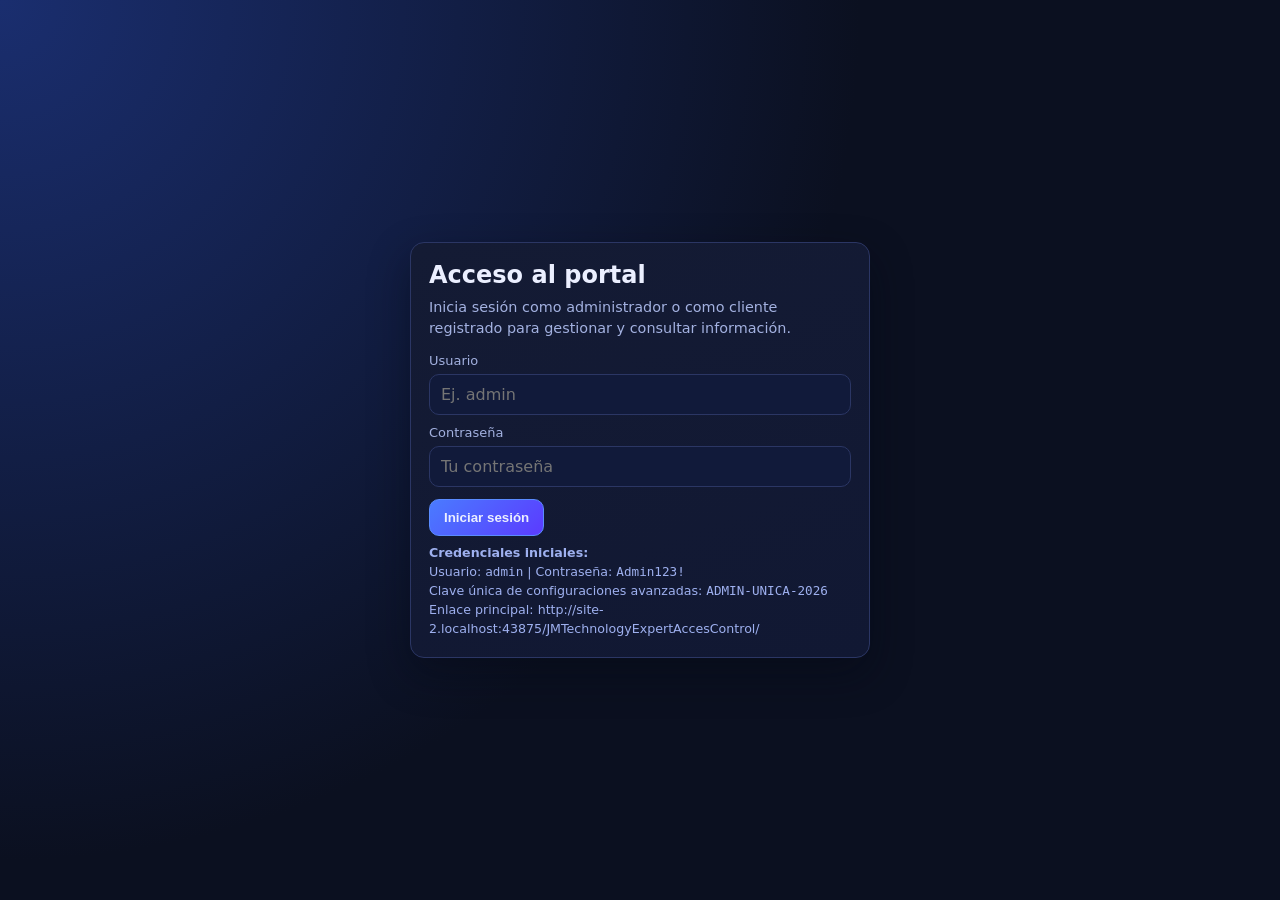
==== JMTechnologyExpertAccesControl/index.html @ e5d723d4 "Configurar enlace público JMTechnologyExpertAccesControl Co-Authored-By: Oz <oz-agent@warp.dev>" ====
<!doctype html>
<html lang="es">
<head>
  <meta charset="utf-8">
  <meta name="viewport" content="width=device-width, initial-scale=1">
  <title>Portal de Clientes | GitHub Pages</title>
  <style>
    :root {
      --bg: #0b1020;
      --panel: #141b34;
      --line: #2b3664;
      --text: #ebefff;
      --muted: #a3b1e0;
      --ok: #16a34a;
      --danger: #ef4444;
      --shadow: 0 16px 40px rgba(4, 8, 20, 0.45);
      --radius: 14px;
    }
    * {
      box-sizing: border-box;
    }
    body {
      margin: 0;
      min-height: 100vh;
      font-family: "Segoe UI", system-ui, -apple-system, sans-serif;
      background: radial-gradient(circle at 0% 0%, #1a2e6f 0%, var(--bg) 55%);
      color: var(--text);
    }
    .container {
      width: min(1140px, 96vw);
      margin: 0 auto;
      padding: 20px 0 36px;
    }
    .card {
      background: linear-gradient(160deg, var(--panel), #111833);
      border: 1px solid var(--line);
      border-radius: var(--radius);
      box-shadow: var(--shadow);
    }
    .hidden {
      display: none !important;
    }
    .header {
      display: flex;
      align-items: center;
      justify-content: space-between;
      gap: 14px;
      padding: 14px 16px;
      margin-bottom: 16px;
      position: sticky;
      top: 10px;
      z-index: 20;
      backdrop-filter: blur(5px);
    }
    .brand h1 {
      margin: 0;
      font-size: 1.14rem;
      letter-spacing: 0.2px;
      line-height: 1.35;
    }
    .brand small {
      color: var(--muted);
      font-size: 0.8rem;
    }
    .header-actions {
      display: flex;
      align-items: center;
      gap: 10px;
    }
    .badge {
      border: 1px solid var(--line);
      border-radius: 999px;
      padding: 6px 11px;
      color: var(--muted);
      font-size: 0.8rem;
      background: rgba(255, 255, 255, 0.03);
    }
    .menu {
      position: relative;
    }
    .menu-list {
      position: absolute;
      top: calc(100% + 8px);
      right: 0;
      min-width: 250px;
      padding: 8px;
      border-radius: 12px;
      border: 1px solid var(--line);
      background: #0f1734;
      box-shadow: var(--shadow);
    }
    .menu-list button {
      width: 100%;
      text-align: left;
      margin: 4px 0;
    }
    .button {
      border: 1px solid var(--line);
      background: #1b2550;
      color: var(--text);
      border-radius: 10px;
      padding: 10px 14px;
      cursor: pointer;
      font-weight: 600;
      transition: 0.2s ease;
    }
    .button:hover {
      border-color: #4d6cca;
      transform: translateY(-1px);
    }
    .button.primary {
      background: linear-gradient(135deg, #4a7bff, #5b3bff);
      border-color: #5a8bff;
    }
    .button.danger {
      background: #4d1f26;
      border-color: #79323d;
      color: #ffdbe0;
    }
    .button:disabled {
      opacity: 0.6;
      cursor: not-allowed;
    }
    .main-view {
      margin-bottom: 16px;
    }
    .welcome-card {
      padding: 18px;
      margin-bottom: 14px;
    }
    .welcome-title {
      margin: 0;
      font-size: 1.2rem;
      line-height: 1.4;
    }
    .welcome-subtitle {
      margin: 8px 0 0;
      color: var(--muted);
      font-size: 0.9rem;
    }
    .welcome-link {
      margin-top: 10px;
      font-size: 0.82rem;
      color: #cdd7ff;
      word-break: break-all;
    }
    .section {
      margin-bottom: 16px;
      padding: 16px;
    }
    .section h2 {
      margin: 0 0 8px;
      font-size: 1rem;
    }
    .section p {
      margin: 0;
      color: var(--muted);
      font-size: 0.86rem;
    }
    .grid {
      display: grid;
      gap: 12px;
    }
    .grid.metrics {
      grid-template-columns: repeat(auto-fit, minmax(185px, 1fr));
      margin-bottom: 16px;
    }
    .metric {
      padding: 16px;
    }
    .metric h3 {
      margin: 0;
      font-size: 0.88rem;
      color: var(--muted);
      font-weight: 500;
    }
    .metric strong {
      display: block;
      margin-top: 6px;
      font-size: 1.55rem;
    }
    .layout {
      display: grid;
      grid-template-columns: 1.2fr 1fr;
      gap: 14px;
      align-items: start;
    }
    @media (max-width: 940px) {
      .layout {
        grid-template-columns: 1fr;
      }
    }
    .fields {
      display: grid;
      grid-template-columns: repeat(2, minmax(0, 1fr));
      gap: 10px;
      margin-top: 12px;
    }
    .field {
      display: flex;
      flex-direction: column;
      gap: 6px;
    }
    .field.full {
      grid-column: 1 / -1;
    }
    label {
      font-size: 0.81rem;
      color: var(--muted);
    }
    input,
    select,
    textarea {
      border: 1px solid var(--line);
      border-radius: 10px;
      background: #111a3a;
      color: var(--text);
      padding: 10px 11px;
      font: inherit;
      resize: vertical;
    }
    textarea {
      min-height: 84px;
    }
    .form-actions {
      margin-top: 12px;
      display: flex;
      gap: 8px;
      flex-wrap: wrap;
    }
    .message {
      margin-top: 10px;
      padding: 10px 12px;
      border-radius: 10px;
      border: 1px solid var(--line);
      font-size: 0.86rem;
      line-height: 1.45;
      word-break: break-word;
    }
    .message.ok {
      border-color: #1c6939;
      background: #103622;
      color: #bbf7d0;
    }
    .message.error {
      border-color: #70313a;
      background: #3b141b;
      color: #fecdd3;
    }
    .table-wrap {
      overflow: auto;
      margin-top: 10px;
      border: 1px solid var(--line);
      border-radius: 12px;
    }
    table {
      width: 100%;
      border-collapse: collapse;
      min-width: 820px;
      font-size: 0.9rem;
    }
    th,
    td {
      border-bottom: 1px solid #2a345f;
      padding: 10px 11px;
      text-align: left;
      vertical-align: top;
    }
    th {
      color: #c7d4ff;
      background: #10183a;
      font-size: 0.81rem;
      text-transform: uppercase;
      letter-spacing: 0.5px;
    }
    tr:hover td {
      background: rgba(255, 255, 255, 0.02);
    }
    .status {
      display: inline-flex;
      align-items: center;
      border-radius: 999px;
      padding: 4px 8px;
      font-size: 0.75rem;
      border: 1px solid;
    }
    .status.paid {
      border-color: #27653e;
      color: #bbf7d0;
      background: rgba(22, 163, 74, 0.18);
    }
    .status.pending {
      border-color: #89500b;
      color: #fde68a;
      background: rgba(245, 158, 11, 0.18);
    }
    .alerts {
      list-style: none;
      padding: 0;
      margin: 10px 0 0;
      display: grid;
      gap: 8px;
    }
    .alerts li {
      border: 1px solid var(--line);
      border-radius: 10px;
      padding: 10px 11px;
      background: #111a38;
      font-size: 0.88rem;
    }
    .alerts li.overdue {
      border-color: #8b2f3d;
      background: #351522;
    }
    .login-wrap {
      min-height: 100vh;
      display: grid;
      place-items: center;
      padding: 14px;
    }
    .login-card {
      width: min(460px, 100%);
      padding: 18px;
    }
    .login-card h2 {
      margin: 0;
    }
    .login-card p {
      margin: 8px 0 14px;
      color: var(--muted);
      font-size: 0.9rem;
      line-height: 1.45;
    }
    .hint {
      color: #9eb0ef;
      font-size: 0.79rem;
      margin-top: 8px;
      line-height: 1.5;
    }
    .role-pill {
      display: inline-flex;
      border-radius: 999px;
      border: 1px solid var(--line);
      padding: 4px 8px;
      font-size: 0.73rem;
      color: #d7e0ff;
      background: #171f45;
      margin-left: 6px;
    }
    .modal {
      position: fixed;
      inset: 0;
      background: rgba(5, 7, 18, 0.6);
      display: grid;
      place-items: center;
      z-index: 50;
      padding: 14px;
    }
    .modal-card {
      width: min(500px, 100%);
      padding: 16px;
    }
    .modal-card h3 {
      margin: 0 0 7px;
    }
    .menu-grid {
      display: grid;
      gap: 8px;
      margin-top: 10px;
    }
    .menu-grid button {
      width: 100%;
      text-align: left;
    }
    .muted {
      color: var(--muted);
      font-size: 0.84rem;
    }
    .empty {
      color: var(--muted);
      border: 1px dashed var(--line);
      border-radius: 10px;
      padding: 10px;
      margin-top: 10px;
      font-size: 0.88rem;
    }
    .link-chip {
      display: inline-flex;
      align-items: center;
      gap: 4px;
      border-radius: 999px;
      border: 1px solid #3b4a81;
      background: #18224c;
      color: #dbe4ff;
      padding: 4px 8px;
      font-size: 0.76rem;
      text-decoration: none;
      max-width: 260px;
      overflow: hidden;
      text-overflow: ellipsis;
      white-space: nowrap;
    }
    .inline-note {
      margin-top: 8px;
      font-size: 0.81rem;
      color: var(--muted);
      line-height: 1.4;
    }
    a {
      color: #a7bcff;
    }
  </style>
</head>
<body>
  <div id="loginView" class="login-wrap">
    <div class="login-card card">
      <h2>Acceso al portal</h2>
      <p>Inicia sesión como administrador o como cliente registrado para gestionar y consultar información.</p>
      <form id="loginForm">
        <div class="fields">
          <div class="field full">
            <label for="username">Usuario</label>
            <input id="username" name="username" required autocomplete="username" placeholder="Ej. admin">
          </div>
          <div class="field full">
            <label for="password">Contraseña</label>
            <input id="password" name="password" type="password" required autocomplete="current-password" placeholder="Tu contraseña">
          </div>
        </div>
        <div class="form-actions">
          <button class="button primary" type="submit">Iniciar sesión</button>
        </div>
      </form>
      <div id="loginMessage" class="message hidden"></div>
      <div class="hint">
        <strong>Credenciales iniciales:</strong><br>
        Usuario: <code>admin</code> | Contraseña: <code>Admin123!</code><br>
        Clave única de configuraciones avanzadas: <code>ADMIN-UNICA-2026</code><br>
        <span id="loginAccessLinkPreview"></span>
      </div>
    </div>
  </div>

  <div id="appView" class="container hidden">
    <header class="header card">
      <div class="brand">
        <h1 id="brandTitle">JM Technology Expert Access Control</h1>
        <small id="brandSubtitle">Control de clientes, pagos, recordatorios y subusuarios</small>
      </div>
      <div class="header-actions">
        <span id="sessionInfo" class="badge"></span>
        <div class="menu">
          <button id="menuToggle" class="button" type="button">Menú ▾</button>
          <div id="menuList" class="menu-list hidden">
            <button id="expandedMenuBtn" class="button" type="button">Menú ampliado</button>
            <button id="advancedSettingsBtn" class="button" type="button">Configuraciones avanzadas</button>
            <button id="logoutBtn" class="button danger" type="button">Cerrar sesión</button>
          </div>
        </div>
      </div>
    </header>

    <section id="dashboardSection" class="main-view">
      <section class="welcome-card card">
        <h2 class="welcome-title">Bienvenido a <span id="welcomeCommunityName">JM Technology Expert Access Control</span></h2>
        <p class="welcome-subtitle">Pantalla principal limpia con resumen general. Usa el menú ampliado para abrir listas y módulos de gestión.</p>
        <div class="welcome-link">Enlace principal de acceso: <a id="portalAccessLink" href="#" target="_blank" rel="noopener"></a></div>
      </section>

      <section id="metricsSection" class="grid metrics" aria-label="Métricas generales">
        <article class="metric card">
          <h3>Total clientes pagados</h3>
          <strong id="metricPaid">0</strong>
        </article>
        <article class="metric card">
          <h3>Clientes pendientes</h3>
          <strong id="metricPending">0</strong>
        </article>
        <article class="metric card">
          <h3>Recaudado</h3>
          <strong id="metricCollected">$0</strong>
        </article>
        <article class="metric card">
          <h3>Gastos generados</h3>
          <strong id="metricExpenses">$0</strong>
        </article>
      </section>

      <div id="summaryLayout" class="layout">
        <section class="section card">
          <h2>Recordatorios de pago por falta de pago</h2>
          <p>Alertas automáticas para cuentas pendientes o próximas a vencer.</p>
          <ul id="remindersList" class="alerts"></ul>
          <div id="noReminders" class="empty hidden">No hay recordatorios pendientes por ahora.</div>
        </section>

        <section class="section card">
          <h2>Resumen de sesión</h2>
          <p id="roleDescription"></p>
          <div id="clientSummary" class="empty hidden"></div>
        </section>
      </div>
    </section>

    <section id="clientsViewSection" class="main-view hidden">
      <section id="adminPanel" class="section card hidden">
        <h2>Registro de clientes virtual y creación de usuarios cliente</h2>
        <p>Solo administrador: crea clientes y su usuario propietario para acceso al portal.</p>
        <form id="registerClientForm">
          <div class="fields">
            <div class="field">
              <label for="clientName">Nombre del cliente</label>
              <input id="clientName" required>
            </div>
            <div class="field">
              <label for="clientEmail">Correo del cliente</label>
              <input id="clientEmail" type="email" required>
            </div>
            <div class="field">
              <label for="clientPhone">Teléfono</label>
              <input id="clientPhone" required>
            </div>
            <div class="field">
              <label for="clientAddress">Propiedad / dirección virtual</label>
              <input id="clientAddress" required>
            </div>
            <div class="field">
              <label for="clientFee">Cuota mensual</label>
              <input id="clientFee" type="number" min="0" step="0.01" required>
            </div>
            <div class="field">
              <label for="clientInitialBalance">Saldo inicial pendiente</label>
              <input id="clientInitialBalance" type="number" min="0" step="0.01" value="0">
            </div>
            <div class="field">
              <label for="clientDueDate">Próximo vencimiento</label>
              <input id="clientDueDate" type="date" required>
            </div>
            <div class="field">
              <label for="ownerName">Nombre propietario</label>
              <input id="ownerName" required>
            </div>
            <div class="field">
              <label for="ownerUser">Usuario propietario</label>
              <input id="ownerUser" required>
            </div>
            <div class="field">
              <label for="ownerPass">Contraseña propietario</label>
              <input id="ownerPass" type="password" required>
            </div>
            <div class="field full">
              <label for="clientNotes">Notas</label>
              <textarea id="clientNotes" placeholder="Detalles adicionales del cliente"></textarea>
            </div>
          </div>
          <div class="form-actions">
            <button class="button primary" type="submit">Registrar cliente y usuario</button>
          </div>
        </form>
        <div id="registerClientMessage" class="message hidden"></div>
      </section>

      <section id="clientsListSection" class="section card">
        <h2>Lista de clientes registrados</h2>
        <p>Clientes, estado de pago y enlace de acceso asignado.</p>
        <div class="table-wrap">
          <table>
            <thead>
              <tr>
                <th>Cliente</th>
                <th>Propietario</th>
                <th>Contacto</th>
                <th>Cuota</th>
                <th>Saldo pendiente</th>
                <th>Estado</th>
                <th>Próximo pago</th>
                <th>Link de acceso</th>
              </tr>
            </thead>
            <tbody id="clientsTableBody"></tbody>
          </table>
        </div>
        <div id="emptyClients" class="empty hidden">No hay clientes registrados aún.</div>
      </section>
    </section>

    <section id="paymentsViewSection" class="main-view hidden">
      <section id="paymentPanel" class="section card hidden">
        <h2>Registro de pagos y gastos</h2>
        <p>Permite registrar cobros y gastos para actualizar estado de cuenta.</p>
        <form id="paymentForm">
          <div class="fields">
            <div class="field">
              <label for="paymentClient">Cliente</label>
              <select id="paymentClient" required></select>
            </div>
            <div class="field">
              <label for="paymentAmount">Monto recaudado</label>
              <input id="paymentAmount" type="number" min="0" step="0.01" required>
            </div>
            <div class="field">
              <label for="paymentExpense">Gasto generado</label>
              <input id="paymentExpense" type="number" min="0" step="0.01" value="0">
            </div>
            <div class="field">
              <label for="paymentDate">Fecha</label>
              <input id="paymentDate" type="date" required>
            </div>
            <div class="field full">
              <label for="paymentNotes">Detalle del movimiento</label>
              <textarea id="paymentNotes"></textarea>
            </div>
          </div>
          <div class="form-actions">
            <button class="button primary" type="submit">Guardar movimiento</button>
          </div>
        </form>
        <div id="paymentMessage" class="message hidden"></div>
      </section>

      <section class="section card">
        <h2>Lista de pagos</h2>
        <p>Historial de pagos y gastos registrados.</p>
        <div class="table-wrap">
          <table>
            <thead>
              <tr>
                <th>Fecha</th>
                <th>Cliente</th>
                <th>Recaudado</th>
                <th>Gasto</th>
                <th>Registrado por</th>
                <th>Detalle</th>
              </tr>
            </thead>
            <tbody id="paymentsTableBody"></tbody>
          </table>
        </div>
        <div id="emptyPayments" class="empty hidden">No hay pagos registrados.</div>
      </section>
    </section>

    <section id="lateClientsViewSection" class="main-view hidden">
      <section class="section card">
        <h2>Lista de clientes retrasados</h2>
        <p>Clientes con pagos vencidos y saldo pendiente.</p>
        <div class="table-wrap">
          <table>
            <thead>
              <tr>
                <th>Cliente</th>
                <th>Saldo pendiente</th>
                <th>Vencimiento</th>
                <th>Días de retraso</th>
                <th>Link de acceso</th>
              </tr>
            </thead>
            <tbody id="lateClientsTableBody"></tbody>
          </table>
        </div>
        <div id="emptyLateClients" class="empty hidden">No hay clientes retrasados.</div>
      </section>
    </section>

    <section id="usersViewSection" class="main-view hidden">
      <section id="subUsersPanel" class="section card hidden">
        <h2>Subusuarios / copropietarios de solo visualización</h2>
        <p>Los clientes propietarios pueden crear subusuarios para consultar detalles, sin permisos de configuración.</p>
        <form id="subUserForm">
          <div class="fields">
            <div class="field">
              <label for="subName">Nombre del subusuario</label>
              <input id="subName" required>
            </div>
            <div class="field">
              <label for="subUser">Usuario</label>
              <input id="subUser" required>
            </div>
            <div class="field">
              <label for="subPass">Contraseña</label>
              <input id="subPass" type="password" required>
            </div>
          </div>
          <div class="form-actions">
            <button class="button primary" type="submit">Crear subusuario</button>
          </div>
        </form>
        <div id="subUserMessage" class="message hidden"></div>
        <div class="table-wrap">
          <table>
            <thead>
              <tr>
                <th>Nombre</th>
                <th>Usuario</th>
                <th>Rol</th>
                <th>Creado</th>
                <th>Link de acceso</th>
              </tr>
            </thead>
            <tbody id="subUsersTableBody"></tbody>
          </table>
        </div>
      </section>

      <section class="section card">
        <h2>Lista de usuarios creados</h2>
        <p>Administrador con acceso total, clientes con acceso restringido a sus propios datos y sin acceso a claves administrativas.</p>
        <div class="table-wrap">
          <table>
            <thead>
              <tr>
                <th>Nombre</th>
                <th>Usuario</th>
                <th>Rol</th>
                <th>Cliente asociado</th>
                <th>Permisos</th>
                <th>Link de acceso</th>
              </tr>
            </thead>
            <tbody id="usersTableBody"></tbody>
          </table>
        </div>
        <div id="emptyUsers" class="empty hidden">No hay usuarios para mostrar.</div>
      </section>
    </section>
  </div>

  <div id="expandedMenuModal" class="modal hidden">
    <div class="modal-card card">
      <h3>Menú ampliado</h3>
      <p class="muted">Selecciona una opción rápida.</p>
      <div class="menu-grid">
        <button class="button" type="button" data-view="dashboard">Pantalla principal limpia</button>
        <button class="button" type="button" data-view="clients">1. Lista de clientes registrados</button>
        <button class="button" type="button" data-view="payments">2. Lista de pagos</button>
        <button class="button" type="button" data-view="late">3. Lista de clientes retrasados</button>
        <button class="button" type="button" data-view="users">4. Lista de usuarios creados</button>
      </div>
      <div class="form-actions">
        <button class="button" id="closeExpandedMenuModal" type="button">Cerrar</button>
      </div>
    </div>
  </div>

  <div id="advancedKeyModal" class="modal hidden">
    <div class="modal-card card">
      <h3>Clave de acceso única de administrador</h3>
      <p class="muted">Ingresa la clave para abrir configuraciones avanzadas.</p>
      <form id="advancedKeyForm">
        <div class="field">
          <label for="advancedKeyInput">Clave de acceso</label>
          <input id="advancedKeyInput" type="password" required>
        </div>
        <div class="form-actions">
          <button class="button primary" type="submit">Validar clave</button>
          <button class="button" id="closeAdvancedKeyModal" type="button">Cancelar</button>
        </div>
      </form>
      <div id="advancedKeyMessage" class="message hidden"></div>
    </div>
  </div>

  <div id="advancedSettingsModal" class="modal hidden">
    <div class="modal-card card">
      <h3>Configuraciones avanzadas</h3>
      <p class="muted">Ajustes globales del portal (solo administrador).</p>
      <form id="advancedSettingsForm">
        <div class="fields">
          <div class="field full">
            <label for="settingsCommunityName">Nombre del conjunto / logo textual</label>
            <input id="settingsCommunityName" required>
          </div>
          <div class="field">
            <label for="settingsCurrency">Moneda</label>
            <select id="settingsCurrency">
              <option value="USD">USD</option>
              <option value="EUR">EUR</option>
              <option value="MXN">MXN</option>
              <option value="COP">COP</option>
            </select>
          </div>
          <div class="field">
            <label for="settingsReminderDays">Días para alertar antes de vencimiento</label>
            <input id="settingsReminderDays" type="number" min="0" max="30">
          </div>
          <div class="field full">
            <label for="settingsBackgroundImage">Imagen de fondo / logo (opcional)</label>
            <input id="settingsBackgroundImage" type="file" accept="image/*">
          </div>
          <div class="field">
            <label for="settingsClearBackground">Quitar imagen actual</label>
            <select id="settingsClearBackground">
              <option value="no">No</option>
              <option value="yes">Sí</option>
            </select>
          </div>
          <div class="field full">
            <label for="settingsAdvancedKey">Nueva clave única de administrador (opcional)</label>
            <input id="settingsAdvancedKey" type="password" placeholder="Si la dejas vacía se conserva la actual">
          </div>
          <div class="field full">
            <label for="settingsAccessLinkReadonly">Enlace principal configurado</label>
            <input id="settingsAccessLinkReadonly" readonly>
          </div>
        </div>
        <div class="inline-note">El acceso público solicitado se mantiene en la ruta <code>JMTechnologyExpertAccesControl</code>.</div>
        <div class="form-actions">
          <button class="button primary" type="submit">Guardar configuración</button>
          <button class="button" id="closeAdvancedSettingsModal" type="button">Cerrar</button>
        </div>
      </form>
      <div id="advancedSettingsMessage" class="message hidden"></div>
    </div>
  </div>

  <script>
    (function () {
      const STORAGE_KEY = "portal_clientes_data_v2";
      const SESSION_KEY = "portal_clientes_session_v2";
      const DEFAULT_ADVANCED_KEY = "ADMIN-UNICA-2026";
      const DEFAULT_ACCESS_SLUG = "JMTechnologyExpertAccesControl";
      const DEFAULT_COMMUNITY_NAME = "JM Technology Expert Access Control";
      const DEFAULT_BODY_BACKGROUND = "radial-gradient(circle at 0% 0%, #1a2e6f 0%, #0b1020 55%)";

      let state = loadState();
      let activeView = "dashboard";

      const loginView = document.getElementById("loginView");
      const appView = document.getElementById("appView");
      const loginForm = document.getElementById("loginForm");
      const usernameInput = document.getElementById("username");
      const loginMessage = document.getElementById("loginMessage");
      const loginAccessLinkPreview = document.getElementById("loginAccessLinkPreview");
      const brandTitle = document.getElementById("brandTitle");
      const welcomeCommunityName = document.getElementById("welcomeCommunityName");
      const portalAccessLink = document.getElementById("portalAccessLink");
      const sessionInfo = document.getElementById("sessionInfo");
      const roleDescription = document.getElementById("roleDescription");
      const clientSummary = document.getElementById("clientSummary");
      const logoutBtn = document.getElementById("logoutBtn");
      const menuToggle = document.getElementById("menuToggle");
      const menuList = document.getElementById("menuList");
      const expandedMenuBtn = document.getElementById("expandedMenuBtn");
      const advancedSettingsBtn = document.getElementById("advancedSettingsBtn");
      const expandedMenuModal = document.getElementById("expandedMenuModal");
      const closeExpandedMenuModalBtn = document.getElementById("closeExpandedMenuModal");
      const viewButtons = Array.from(document.querySelectorAll("[data-view]"));
      const dashboardSection = document.getElementById("dashboardSection");
      const clientsViewSection = document.getElementById("clientsViewSection");
      const paymentsViewSection = document.getElementById("paymentsViewSection");
      const lateClientsViewSection = document.getElementById("lateClientsViewSection");
      const usersViewSection = document.getElementById("usersViewSection");
      const metricPaid = document.getElementById("metricPaid");
      const metricPending = document.getElementById("metricPending");
      const metricCollected = document.getElementById("metricCollected");
      const metricExpenses = document.getElementById("metricExpenses");
      const remindersList = document.getElementById("remindersList");
      const noReminders = document.getElementById("noReminders");
      const adminPanel = document.getElementById("adminPanel");
      const paymentPanel = document.getElementById("paymentPanel");
      const subUsersPanel = document.getElementById("subUsersPanel");
      const registerClientForm = document.getElementById("registerClientForm");
      const registerClientMessage = document.getElementById("registerClientMessage");
      const paymentForm = document.getElementById("paymentForm");
      const paymentMessage = document.getElementById("paymentMessage");
      const paymentClientSelect = document.getElementById("paymentClient");
      const subUserForm = document.getElementById("subUserForm");
      const subUserMessage = document.getElementById("subUserMessage");
      const subUsersTableBody = document.getElementById("subUsersTableBody");
      const clientsTableBody = document.getElementById("clientsTableBody");
      const emptyClients = document.getElementById("emptyClients");
      const paymentsTableBody = document.getElementById("paymentsTableBody");
      const emptyPayments = document.getElementById("emptyPayments");
      const lateClientsTableBody = document.getElementById("lateClientsTableBody");
      const emptyLateClients = document.getElementById("emptyLateClients");
      const usersTableBody = document.getElementById("usersTableBody");
      const emptyUsers = document.getElementById("emptyUsers");
      const advancedKeyModal = document.getElementById("advancedKeyModal");
      const advancedKeyForm = document.getElementById("advancedKeyForm");
      const closeAdvancedKeyModalBtn = document.getElementById("closeAdvancedKeyModal");
      const advancedKeyMessage = document.getElementById("advancedKeyMessage");
      const advancedSettingsModal = document.getElementById("advancedSettingsModal");
      const advancedSettingsForm = document.getElementById("advancedSettingsForm");
      const closeAdvancedSettingsModalBtn = document.getElementById("closeAdvancedSettingsModal");
      const advancedSettingsMessage = document.getElementById("advancedSettingsMessage");
      const settingsCommunityName = document.getElementById("settingsCommunityName");
      const settingsCurrency = document.getElementById("settingsCurrency");
      const settingsReminderDays = document.getElementById("settingsReminderDays");
      const settingsBackgroundImage = document.getElementById("settingsBackgroundImage");
      const settingsClearBackground = document.getElementById("settingsClearBackground");
      const settingsAdvancedKey = document.getElementById("settingsAdvancedKey");
      const settingsAccessLinkReadonly = document.getElementById("settingsAccessLinkReadonly");

      loginForm.addEventListener("submit", onLogin);
      logoutBtn.addEventListener("click", logout);
      menuToggle.addEventListener("click", toggleMenu);
      document.addEventListener("click", closeMenuOnOutsideClick);
      expandedMenuBtn.addEventListener("click", openExpandedMenuModal);
      closeExpandedMenuModalBtn.addEventListener("click", closeExpandedMenuModal);
      viewButtons.forEach((btn) => btn.addEventListener("click", onSelectView));
      registerClientForm.addEventListener("submit", onRegisterClient);
      paymentForm.addEventListener("submit", onRegisterPayment);
      subUserForm.addEventListener("submit", onCreateSubUser);
      advancedSettingsBtn.addEventListener("click", requestAdvancedAccess);
      advancedKeyForm.addEventListener("submit", validateAdvancedKey);
      closeAdvancedKeyModalBtn.addEventListener("click", closeAdvancedKeyModal);
      closeAdvancedSettingsModalBtn.addEventListener("click", closeAdvancedSettingsModal);
      advancedSettingsForm.addEventListener("submit", onSaveAdvancedSettings);
      document.getElementById("paymentDate").value = todayISO();
      document.getElementById("clientDueDate").value = addDays(todayISO(), 30);

      prefillLoginFromQuery();
      renderLoginAccessHint();
      restoreSession();
      render();

      function defaultState() {
        return {
          settings: {
            currency: "USD",
            reminderDaysBefore: 3,
            adminAdvancedKey: DEFAULT_ADVANCED_KEY,
            communityName: DEFAULT_COMMUNITY_NAME,
            backgroundImage: "",
            accessSlug: DEFAULT_ACCESS_SLUG
          },
          users: [
            {
              id: "user_admin",
              name: "Administrador principal",
              username: "admin",
              password: "Admin123!",
              role: "admin",
              accessLink: buildAccessLinkWithSlug("admin", DEFAULT_ACCESS_SLUG),
              createdAt: new Date().toISOString()
            }
          ],
          clients: [],
          payments: []
        };
      }

      function loadState() {
        try {
          const raw = localStorage.getItem(STORAGE_KEY);
          if (raw) {
            const parsed = JSON.parse(raw);
            const migrated = migrateState(parsed);
            if (migrated.changed) {
              localStorage.setItem(STORAGE_KEY, JSON.stringify(migrated.data));
            }
            return migrated.data;
          }
        } catch (_) {}
        const initial = migrateState(defaultState()).data;
        localStorage.setItem(STORAGE_KEY, JSON.stringify(initial));
        return initial;
      }

      function migrateState(source) {
        const data = source && typeof source === "object" ? source : defaultState();
        let changed = false;
        if (!data.settings || typeof data.settings !== "object") {
          data.settings = {};
          changed = true;
        }
        const settingsDefaults = {
          currency: "USD",
          reminderDaysBefore: 3,
          adminAdvancedKey: DEFAULT_ADVANCED_KEY,
          communityName: DEFAULT_COMMUNITY_NAME,
          backgroundImage: "",
          accessSlug: DEFAULT_ACCESS_SLUG
        };
        Object.keys(settingsDefaults).forEach((key) => {
          if (data.settings[key] === undefined || data.settings[key] === null || data.settings[key] === "") {
            data.settings[key] = settingsDefaults[key];
            changed = true;
          }
        });
        if (data.settings.accessSlug !== DEFAULT_ACCESS_SLUG) {
          data.settings.accessSlug = DEFAULT_ACCESS_SLUG;
          changed = true;
        }
        if (!Array.isArray(data.users)) {
          data.users = [];
          changed = true;
        }
        if (!Array.isArray(data.clients)) {
          data.clients = [];
          changed = true;
        }
        if (!Array.isArray(data.payments)) {
          data.payments = [];
          changed = true;
        }
        if (!data.users.some((u) => u.role === "admin")) {
          data.users.push({
            id: "user_admin",
            name: "Administrador principal",
            username: "admin",
            password: "Admin123!",
            role: "admin",
            accessLink: buildAccessLinkWithSlug("admin", data.settings.accessSlug),
            createdAt: new Date().toISOString()
          });
          changed = true;
        }
        data.users.forEach((user) => {
          if (!user.id) {
            user.id = uid("user");
            changed = true;
          }
          if (!user.createdAt) {
            user.createdAt = new Date().toISOString();
            changed = true;
          }
          const expected = user.username ? buildAccessLinkWithSlug(user.username, data.settings.accessSlug) : "";
          if (user.username && user.accessLink !== expected) {
            user.accessLink = expected;
            changed = true;
          }
        });
        data.clients.forEach((client) => {
          if (!client.id) {
            client.id = uid("client");
            changed = true;
          }
          if (client.monthlyFee === undefined || client.monthlyFee === null) {
            client.monthlyFee = 0;
            changed = true;
          }
          if (client.balance === undefined || client.balance === null) {
            client.balance = 0;
            changed = true;
          }
          if (!client.createdAt) {
            client.createdAt = new Date().toISOString();
            changed = true;
          }
          if (!client.ownerUsername) {
            const owner = data.users.find((u) => u.clientId === client.id && u.role === "client_owner");
            if (owner && owner.username) {
              client.ownerUsername = owner.username;
              changed = true;
            }
          }
          if (client.ownerUsername) {
            const expectedLink = buildAccessLinkWithSlug(client.ownerUsername, data.settings.accessSlug);
            if (!client.accessLink || client.accessLink !== expectedLink) {
              client.accessLink = expectedLink;
              changed = true;
            }
          }
        });
        return { data, changed };
      }

      function saveState() {
        localStorage.setItem(STORAGE_KEY, JSON.stringify(state));
      }

      function restoreSession() {
        const sessionRaw = localStorage.getItem(SESSION_KEY);
        if (!sessionRaw) {
          return;
        }
        const found = state.users.find((u) => u.id === sessionRaw);
        if (!found) {
          localStorage.removeItem(SESSION_KEY);
        }
      }

      function getCurrentUser() {
        const sessionRaw = localStorage.getItem(SESSION_KEY);
        if (!sessionRaw) {
          return null;
        }
        return state.users.find((u) => u.id === sessionRaw) || null;
      }

      function prefillLoginFromQuery() {
        const params = new URLSearchParams(window.location.search);
        const user = params.get("user");
        if (user) {
          usernameInput.value = user;
        }
      }

      function onLogin(event) {
        event.preventDefault();
        const form = new FormData(loginForm);
        const username = String(form.get("username") || "").trim();
        const password = String(form.get("password") || "");
        const user = state.users.find((u) => u.username === username && u.password === password);
        if (!user) {
          showMessage(loginMessage, "Usuario o contraseña inválidos.", true);
          return;
        }
        localStorage.setItem(SESSION_KEY, user.id);
        activeView = "dashboard";
        loginForm.reset();
        hideMessage(loginMessage);
        render();
      }

      function logout() {
        localStorage.removeItem(SESSION_KEY);
        activeView = "dashboard";
        render();
      }

      function render() {
        state = loadState();
        renderLoginAccessHint();
        const user = getCurrentUser();
        applyBodyBackground(Boolean(user));
        if (!user) {
          loginView.classList.remove("hidden");
          appView.classList.add("hidden");
          return;
        }
        loginView.classList.add("hidden");
        appView.classList.remove("hidden");
        const communityName = state.settings.communityName || DEFAULT_COMMUNITY_NAME;
        brandTitle.textContent = communityName;
        welcomeCommunityName.textContent = communityName;
        const portalLink = buildPortalBaseLink();
        portalAccessLink.textContent = portalLink;
        portalAccessLink.href = portalLink;
        sessionInfo.textContent = `${user.name} (${labelRole(user.role)})`;
        roleDescription.textContent = descriptionForRole(user.role);
        advancedSettingsBtn.classList.toggle("hidden", user.role !== "admin");
        renderPaymentClientOptions(user);
        renderClientsTable(user);
        renderPaymentsTable(user);
        renderLateClientsTable(user);
        renderUsersTable(user);
        renderSubUsers(user);
        renderClientSummary(user);
        renderMetrics(user);
        renderReminders(user);
        applyViewVisibility(user);
      }

      function applyViewVisibility(user) {
        const allowedForViewer = ["dashboard", "clients", "payments", "late"];
        if (user.role === "client_viewer" && !allowedForViewer.includes(activeView)) {
          activeView = "dashboard";
        }
        dashboardSection.classList.add("hidden");
        clientsViewSection.classList.add("hidden");
        paymentsViewSection.classList.add("hidden");
        lateClientsViewSection.classList.add("hidden");
        usersViewSection.classList.add("hidden");
        if (activeView === "clients") {
          clientsViewSection.classList.remove("hidden");
        } else if (activeView === "payments") {
          paymentsViewSection.classList.remove("hidden");
        } else if (activeView === "late") {
          lateClientsViewSection.classList.remove("hidden");
        } else if (activeView === "users") {
          usersViewSection.classList.remove("hidden");
        } else {
          dashboardSection.classList.remove("hidden");
        }
        adminPanel.classList.toggle("hidden", !(user.role === "admin" && activeView === "clients"));
        paymentPanel.classList.toggle("hidden", !(user.role !== "client_viewer" && activeView === "payments"));
        subUsersPanel.classList.toggle("hidden", !(user.role === "client_owner" && activeView === "users"));
      }

      function renderPaymentClientOptions(user) {
        const allowedClients = getAccessibleClients(user);
        paymentClientSelect.innerHTML = "";
        allowedClients.forEach((client) => {
          const option = document.createElement("option");
          option.value = client.id;
          option.textContent = `${client.name} (${money(client.balance || 0)})`;
          paymentClientSelect.appendChild(option);
        });
        if (user.role === "client_owner") {
          paymentClientSelect.disabled = true;
          const own = state.clients.find((c) => c.id === user.clientId);
          if (own) {
            paymentClientSelect.value = own.id;
          }
        } else {
          paymentClientSelect.disabled = false;
        }
      }

      function renderClientsTable(user) {
        const clients = getAccessibleClients(user);
        clientsTableBody.innerHTML = "";
        emptyClients.classList.toggle("hidden", clients.length !== 0);
        clients.forEach((client) => {
          const tr = document.createElement("tr");
          tr.innerHTML = `
            <td>${escapeHTML(client.name)}</td>
            <td>${escapeHTML(client.ownerUsername || "-")}</td>
            <td><div>${escapeHTML(client.email || "-")}</div><small>${escapeHTML(client.phone || "-")}</small></td>
            <td>${money(client.monthlyFee)}</td>
            <td>${money(client.balance || 0)}</td>
            <td>${badgeStatus(client.balance > 0 ? "Pendiente" : "Pagado")}</td>
            <td>${client.nextDueDate || "-"}</td>
            <td>${renderLinkChip(client.accessLink)}</td>
          `;
          clientsTableBody.appendChild(tr);
        });
      }

      function renderPaymentsTable(user) {
        const clients = getAccessibleClients(user);
        const allowedIds = new Set(clients.map((c) => c.id));
        const movements = state.payments
          .filter((p) => allowedIds.has(p.clientId))
          .sort((a, b) => `${b.date || ""}${b.createdAt || ""}`.localeCompare(`${a.date || ""}${a.createdAt || ""}`));
        paymentsTableBody.innerHTML = "";
        emptyPayments.classList.toggle("hidden", movements.length !== 0);
        movements.forEach((payment) => {
          const client = state.clients.find((c) => c.id === payment.clientId);
          const creator = state.users.find((u) => u.id === payment.createdBy);
          const tr = document.createElement("tr");
          tr.innerHTML = `
            <td>${payment.date || "-"}</td>
            <td>${escapeHTML(client ? client.name : "-")}</td>
            <td>${money(payment.amount || 0)}</td>
            <td>${money(payment.expense || 0)}</td>
            <td>${escapeHTML(creator ? creator.name : "-")}</td>
            <td>${escapeHTML(payment.notes || "-")}</td>
          `;
          paymentsTableBody.appendChild(tr);
        });
      }

      function renderLateClientsTable(user) {
        const clients = getAccessibleClients(user);
        const today = new Date(`${todayISO()}T00:00:00`);
        const delayed = clients
          .map((client) => {
            const balance = Number(client.balance || 0);
            if (balance <= 0 || !client.nextDueDate) {
              return null;
            }
            const dueDate = new Date(`${client.nextDueDate}T00:00:00`);
            const diff = Math.floor((today - dueDate) / 86400000);
            if (diff <= 0) {
              return null;
            }
            return { client, delayDays: diff };
          })
          .filter(Boolean);
        lateClientsTableBody.innerHTML = "";
        emptyLateClients.classList.toggle("hidden", delayed.length !== 0);
        delayed.forEach((item) => {
          const tr = document.createElement("tr");
          tr.innerHTML = `
            <td>${escapeHTML(item.client.name)}</td>
            <td>${money(item.client.balance || 0)}</td>
            <td>${item.client.nextDueDate || "-"}</td>
            <td>${item.delayDays}</td>
            <td>${renderLinkChip(item.client.accessLink)}</td>
          `;
          lateClientsTableBody.appendChild(tr);
        });
      }

      function renderUsersTable(user) {
        let users = [];
        if (user.role === "admin") {
          users = [...state.users];
        } else {
          users = state.users.filter((u) => u.clientId === user.clientId && u.role !== "admin");
        }
        usersTableBody.innerHTML = "";
        emptyUsers.classList.toggle("hidden", users.length !== 0);
        users.forEach((entry) => {
          const client = state.clients.find((c) => c.id === entry.clientId);
          const tr = document.createElement("tr");
          tr.innerHTML = `
            <td>${escapeHTML(entry.name || "-")}</td>
            <td>${escapeHTML(entry.username || "-")}</td>
            <td>${escapeHTML(labelRole(entry.role))}</td>
            <td>${escapeHTML(client ? client.name : entry.role === "admin" ? "Sistema" : "-")}</td>
            <td>${escapeHTML(permissionsForRole(entry.role))}</td>
            <td>${renderLinkChip(entry.accessLink)}</td>
          `;
          usersTableBody.appendChild(tr);
        });
      }

      function renderSubUsers(user) {
        subUsersTableBody.innerHTML = "";
        if (user.role !== "client_owner") {
          return;
        }
        const users = state.users.filter((u) => u.clientId === user.clientId && u.role === "client_viewer");
        if (users.length === 0) {
          const tr = document.createElement("tr");
          tr.innerHTML = `<td colspan="5" class="muted">No hay subusuarios creados.</td>`;
          subUsersTableBody.appendChild(tr);
          return;
        }
        users.forEach((sub) => {
          const tr = document.createElement("tr");
          tr.innerHTML = `
            <td>${escapeHTML(sub.name)}</td>
            <td>${escapeHTML(sub.username)}</td>
            <td><span class="role-pill">Solo visualización</span></td>
            <td>${formatDateTime(sub.createdAt)}</td>
            <td>${renderLinkChip(sub.accessLink)}</td>
          `;
          subUsersTableBody.appendChild(tr);
        });
      }

      function renderClientSummary(user) {
        if (user.role === "admin") {
          clientSummary.classList.remove("hidden");
          clientSummary.textContent = "Administrador con acceso total a módulos, listas, configuraciones y registros.";
          return;
        }
        const client = state.clients.find((c) => c.id === user.clientId);
        if (!client) {
          clientSummary.classList.remove("hidden");
          clientSummary.textContent = "No se encontró el cliente vinculado a esta cuenta.";
          return;
        }
        clientSummary.classList.remove("hidden");
        clientSummary.innerHTML = `
          Cliente vinculado: <strong>${escapeHTML(client.name)}</strong><br>
          Estado: ${client.balance > 0 ? "Pendiente" : "Pagado"} | Saldo: ${money(client.balance || 0)}<br>
          Próximo vencimiento: ${client.nextDueDate || "-"}<br>
          Permisos: ${escapeHTML(permissionsForRole(user.role))}
        `;
      }

      function renderMetrics(user) {
        const clients = getAccessibleClients(user);
        const ids = new Set(clients.map((c) => c.id));
        const paidCount = clients.filter((c) => Number(c.balance || 0) <= 0).length;
        const pendingCount = clients.filter((c) => Number(c.balance || 0) > 0).length;
        const collected = state.payments.filter((p) => ids.has(p.clientId)).reduce((acc, p) => acc + Number(p.amount || 0), 0);
        const expenses = state.payments.filter((p) => ids.has(p.clientId)).reduce((acc, p) => acc + Number(p.expense || 0), 0);
        metricPaid.textContent = String(paidCount);
        metricPending.textContent = String(pendingCount);
        metricCollected.textContent = money(collected);
        metricExpenses.textContent = money(expenses);
      }

      function renderReminders(user) {
        const clients = getAccessibleClients(user);
        const reminderDays = Number(state.settings.reminderDaysBefore || 0);
        const today = new Date(`${todayISO()}T00:00:00`);
        remindersList.innerHTML = "";
        const reminders = [];
        clients.forEach((client) => {
          const balance = Number(client.balance || 0);
          if (balance <= 0) {
            return;
          }
          if (!client.nextDueDate) {
            reminders.push({ text: `${client.name}: tiene saldo pendiente (${money(balance)}), sin fecha de vencimiento definida.`, overdue: true });
            return;
          }
          const due = new Date(`${client.nextDueDate}T00:00:00`);
          const diff = Math.floor((due - today) / 86400000);
          if (diff < 0) {
            reminders.push({ text: `${client.name}: pago vencido hace ${Math.abs(diff)} día(s). Saldo pendiente: ${money(balance)}.`, overdue: true });
          } else if (diff <= reminderDays) {
            reminders.push({ text: `${client.name}: pago pendiente por ${money(balance)}. Vence en ${diff} día(s).`, overdue: false });
          }
        });
        if (reminders.length === 0) {
          noReminders.classList.remove("hidden");
          return;
        }
        noReminders.classList.add("hidden");
        reminders.forEach((item) => {
          const li = document.createElement("li");
          li.textContent = item.text;
          if (item.overdue) {
            li.classList.add("overdue");
          }
          remindersList.appendChild(li);
        });
      }

      function getAccessibleClients(user) {
        if (user.role === "admin") {
          return [...state.clients];
        }
        return state.clients.filter((c) => c.id === user.clientId);
      }

      function onRegisterClient(event) {
        event.preventDefault();
        const user = getCurrentUser();
        if (!user || user.role !== "admin") {
          return;
        }
        const name = document.getElementById("clientName").value.trim();
        const email = document.getElementById("clientEmail").value.trim();
        const phone = document.getElementById("clientPhone").value.trim();
        const address = document.getElementById("clientAddress").value.trim();
        const fee = Number(document.getElementById("clientFee").value || 0);
        const initialBalance = Number(document.getElementById("clientInitialBalance").value || 0);
        const dueDate = document.getElementById("clientDueDate").value;
        const notes = document.getElementById("clientNotes").value.trim();
        const ownerName = document.getElementById("ownerName").value.trim();
        const ownerUser = document.getElementById("ownerUser").value.trim();
        const ownerPass = document.getElementById("ownerPass").value;
        if (state.users.some((u) => String(u.username || "").toLowerCase() === ownerUser.toLowerCase())) {
          showMessage(registerClientMessage, "El usuario propietario ya existe. Usa otro nombre.", true);
          return;
        }
        const clientId = uid("client");
        const ownerLink = buildAccessLink(ownerUser);
        state.clients.push({
          id: clientId,
          name,
          email,
          phone,
          address,
          monthlyFee: fee,
          balance: initialBalance,
          nextDueDate: dueDate,
          lastPaymentDate: null,
          notes,
          ownerUsername: ownerUser,
          accessLink: ownerLink,
          createdAt: new Date().toISOString()
        });
        state.users.push({
          id: uid("user"),
          name: ownerName,
          username: ownerUser,
          password: ownerPass,
          role: "client_owner",
          clientId,
          accessLink: ownerLink,
          createdAt: new Date().toISOString()
        });
        saveState();
        registerClientForm.reset();
        document.getElementById("clientDueDate").value = addDays(todayISO(), 30);
        showMessage(registerClientMessage, `Cliente y usuario propietario creados. Link de acceso: ${ownerLink}`, false);
        activeView = "clients";
        render();
      }

      function onRegisterPayment(event) {
        event.preventDefault();
        const user = getCurrentUser();
        if (!user || user.role === "client_viewer") {
          return;
        }
        const clientId = paymentClientSelect.value;
        const amount = Number(document.getElementById("paymentAmount").value || 0);
        const expense = Number(document.getElementById("paymentExpense").value || 0);
        const paymentDate = document.getElementById("paymentDate").value;
        const notes = document.getElementById("paymentNotes").value.trim();
        if (amount <= 0 && expense <= 0) {
          showMessage(paymentMessage, "Debes registrar al menos un monto recaudado o gasto mayor a 0.", true);
          return;
        }
        const client = state.clients.find((c) => c.id === clientId);
        if (!client) {
          showMessage(paymentMessage, "No se encontró el cliente seleccionado.", true);
          return;
        }
        if (user.role !== "admin" && user.clientId !== clientId) {
          showMessage(paymentMessage, "No tienes permisos para registrar pagos de este cliente.", true);
          return;
        }
        client.balance = Math.max(0, Number(client.balance || 0) - amount + expense);
        client.lastPaymentDate = paymentDate;
        client.nextDueDate = addDays(paymentDate, 30);
        state.payments.push({
          id: uid("payment"),
          clientId,
          amount,
          expense,
          date: paymentDate,
          notes,
          createdBy: user.id,
          createdAt: new Date().toISOString()
        });
        saveState();
        paymentForm.reset();
        document.getElementById("paymentDate").value = todayISO();
        document.getElementById("paymentExpense").value = "0";
        showMessage(paymentMessage, "Pago/gasto registrado y listas actualizadas.", false);
        activeView = "payments";
        render();
      }

      function onCreateSubUser(event) {
        event.preventDefault();
        const user = getCurrentUser();
        if (!user || user.role !== "client_owner") {
          return;
        }
        const name = document.getElementById("subName").value.trim();
        const username = document.getElementById("subUser").value.trim();
        const password = document.getElementById("subPass").value;
        if (state.users.some((u) => String(u.username || "").toLowerCase() === username.toLowerCase())) {
          showMessage(subUserMessage, "El nombre de usuario ya existe, elige otro.", true);
          return;
        }
        const accessLink = buildAccessLink(username);
        state.users.push({
          id: uid("user"),
          name,
          username,
          password,
          role: "client_viewer",
          clientId: user.clientId,
          accessLink,
          createdAt: new Date().toISOString()
        });
        saveState();
        subUserForm.reset();
        showMessage(subUserMessage, `Subusuario creado con permisos de solo visualización. Link: ${accessLink}`, false);
        activeView = "users";
        render();
      }

      function requestAdvancedAccess() {
        const user = getCurrentUser();
        if (!user || user.role !== "admin") {
          return;
        }
        hideMessage(advancedKeyMessage);
        document.getElementById("advancedKeyInput").value = "";
        advancedKeyModal.classList.remove("hidden");
        menuList.classList.add("hidden");
      }

      function closeAdvancedKeyModal() {
        advancedKeyModal.classList.add("hidden");
      }

      function validateAdvancedKey(event) {
        event.preventDefault();
        const user = getCurrentUser();
        if (!user || user.role !== "admin") {
          return;
        }
        const input = document.getElementById("advancedKeyInput").value;
        if (input !== state.settings.adminAdvancedKey) {
          showMessage(advancedKeyMessage, "Clave incorrecta. Acceso denegado.", true);
          return;
        }
        advancedKeyModal.classList.add("hidden");
        openAdvancedSettingsModal();
      }

      function openAdvancedSettingsModal() {
        settingsCommunityName.value = state.settings.communityName || DEFAULT_COMMUNITY_NAME;
        settingsCurrency.value = state.settings.currency || "USD";
        settingsReminderDays.value = Number(state.settings.reminderDaysBefore || 0);
        settingsAdvancedKey.value = "";
        settingsBackgroundImage.value = "";
        settingsClearBackground.value = "no";
        settingsAccessLinkReadonly.value = buildPortalBaseLink();
        hideMessage(advancedSettingsMessage);
        advancedSettingsModal.classList.remove("hidden");
      }

      function closeAdvancedSettingsModal() {
        advancedSettingsModal.classList.add("hidden");
      }

      async function onSaveAdvancedSettings(event) {
        event.preventDefault();
        const user = getCurrentUser();
        if (!user || user.role !== "admin") {
          return;
        }
        state.settings.communityName = settingsCommunityName.value.trim() || DEFAULT_COMMUNITY_NAME;
        state.settings.currency = settingsCurrency.value || "USD";
        state.settings.reminderDaysBefore = Math.max(0, Number(settingsReminderDays.value || 0));
        state.settings.accessSlug = DEFAULT_ACCESS_SLUG;
        const newKey = settingsAdvancedKey.value.trim();
        if (newKey) {
          state.settings.adminAdvancedKey = newKey;
        }
        if (settingsClearBackground.value === "yes") {
          state.settings.backgroundImage = "";
        }
        const imageFile = settingsBackgroundImage.files && settingsBackgroundImage.files[0];
        if (imageFile) {
          state.settings.backgroundImage = await readFileAsDataURL(imageFile);
        }
        regenerateAllAccessLinks();
        saveState();
        showMessage(advancedSettingsMessage, "Configuración avanzada guardada correctamente.", false);
        render();
      }

      function regenerateAllAccessLinks() {
        state.users.forEach((u) => {
          if (u.username) {
            u.accessLink = buildAccessLink(u.username);
          }
        });
        state.clients.forEach((client) => {
          if (!client.ownerUsername) {
            const owner = state.users.find((u) => u.clientId === client.id && u.role === "client_owner");
            if (owner) {
              client.ownerUsername = owner.username;
            }
          }
          if (client.ownerUsername) {
            client.accessLink = buildAccessLink(client.ownerUsername);
          }
        });
      }

      function openExpandedMenuModal() {
        expandedMenuModal.classList.remove("hidden");
        menuList.classList.add("hidden");
      }

      function closeExpandedMenuModal() {
        expandedMenuModal.classList.add("hidden");
      }

      function onSelectView(event) {
        const nextView = event.currentTarget.getAttribute("data-view");
        if (!nextView) {
          return;
        }
        const user = getCurrentUser();
        if (!user) {
          return;
        }
        if (user.role === "client_viewer" && nextView === "users") {
          activeView = "dashboard";
        } else {
          activeView = nextView;
        }
        closeExpandedMenuModal();
        render();
      }

      function toggleMenu() {
        menuList.classList.toggle("hidden");
      }

      function closeMenuOnOutsideClick(event) {
        if (!event.target.closest(".menu")) {
          menuList.classList.add("hidden");
        }
      }

      function renderLoginAccessHint() {
        loginAccessLinkPreview.textContent = `Enlace principal: ${buildPortalBaseLink()}`;
      }

      function applyBodyBackground(isLogged) {
        if (isLogged && state.settings.backgroundImage) {
          document.body.style.background = `linear-gradient(rgba(6, 10, 26, 0.85), rgba(6, 10, 26, 0.85)), url('${state.settings.backgroundImage}') center/cover fixed no-repeat`;
          return;
        }
        document.body.style.background = DEFAULT_BODY_BACKGROUND;
      }

      function buildPortalBaseLink() {
        return `${currentOrigin()}/${DEFAULT_ACCESS_SLUG}/`;
      }

      function buildAccessLink(username) {
        return buildAccessLinkWithSlug(username, DEFAULT_ACCESS_SLUG);
      }

      function buildAccessLinkWithSlug(username, slug) {
        return `${currentOrigin()}/${slug}/?user=${encodeURIComponent(username || "")}`;
      }

      function currentOrigin() {
        if (window.location.origin && window.location.origin !== "null") {
          return window.location.origin;
        }
        return "https://jorgerest1010-del.github.io";
      }

      function renderLinkChip(url) {
        if (!url) {
          return "-";
        }
        const short = shorten(url, 46);
        return `<a class="link-chip" href="${escapeHTML(url)}" target="_blank" rel="noopener">${escapeHTML(short)}</a>`;
      }

      function showMessage(target, text, isError) {
        target.textContent = text;
        target.classList.remove("hidden", "ok", "error");
        target.classList.add(isError ? "error" : "ok");
      }

      function hideMessage(target) {
        target.classList.add("hidden");
        target.textContent = "";
        target.classList.remove("ok", "error");
      }

      function uid(prefix) {
        return `${prefix}_${Date.now()}_${Math.floor(Math.random() * 100000)}`;
      }

      function todayISO() {
        return new Date().toISOString().slice(0, 10);
      }

      function addDays(dateISO, days) {
        const date = new Date(`${dateISO}T00:00:00`);
        date.setDate(date.getDate() + Number(days || 0));
        return date.toISOString().slice(0, 10);
      }

      function labelRole(role) {
        if (role === "admin") {
          return "Administrador";
        }
        if (role === "client_owner") {
          return "Cliente propietario";
        }
        return "Subusuario";
      }

      function permissionsForRole(role) {
        if (role === "admin") {
          return "Acceso total";
        }
        if (role === "client_owner") {
          return "Acceso restringido a su cuenta (sin claves/admin)";
        }
        return "Solo visualización";
      }

      function descriptionForRole(role) {
        if (role === "admin") {
          return "Como administrador tienes acceso total: clientes, pagos, usuarios y configuraciones avanzadas.";
        }
        if (role === "client_owner") {
          return "Como cliente propietario tienes acceso restringido a tu cuenta: pagos, datos y creación de subusuarios de solo visualización.";
        }
        return "Como subusuario solo puedes consultar detalles. No puedes modificar configuraciones ni registros administrativos.";
      }

      function money(value) {
        return new Intl.NumberFormat("es-ES", {
          style: "currency",
          currency: state.settings.currency || "USD"
        }).format(Number(value || 0));
      }

      function formatDateTime(value) {
        if (!value) {
          return "-";
        }
        try {
          return new Date(value).toLocaleString("es-ES");
        } catch (_) {
          return value;
        }
      }

      function badgeStatus(label) {
        if (label === "Pagado") {
          return `<span class="status paid">Pagado</span>`;
        }
        return `<span class="status pending">Pendiente</span>`;
      }

      function shorten(value, max) {
        const text = String(value || "");
        if (text.length <= max) {
          return text;
        }
        return `${text.slice(0, max - 3)}...`;
      }

      function escapeHTML(value) {
        return String(value || "")
          .replace(/&/g, "&amp;")
          .replace(/</g, "&lt;")
          .replace(/>/g, "&gt;")
          .replace(/"/g, "&quot;")
          .replace(/'/g, "&#039;");
      }

      function readFileAsDataURL(file) {
        return new Promise((resolve, reject) => {
          const reader = new FileReader();
          reader.onload = () => resolve(String(reader.result || ""));
          reader.onerror = () => reject(new Error("No se pudo leer la imagen."));
          reader.readAsDataURL(file);
        });
      }
    })();
  </script>
</body>
</html>
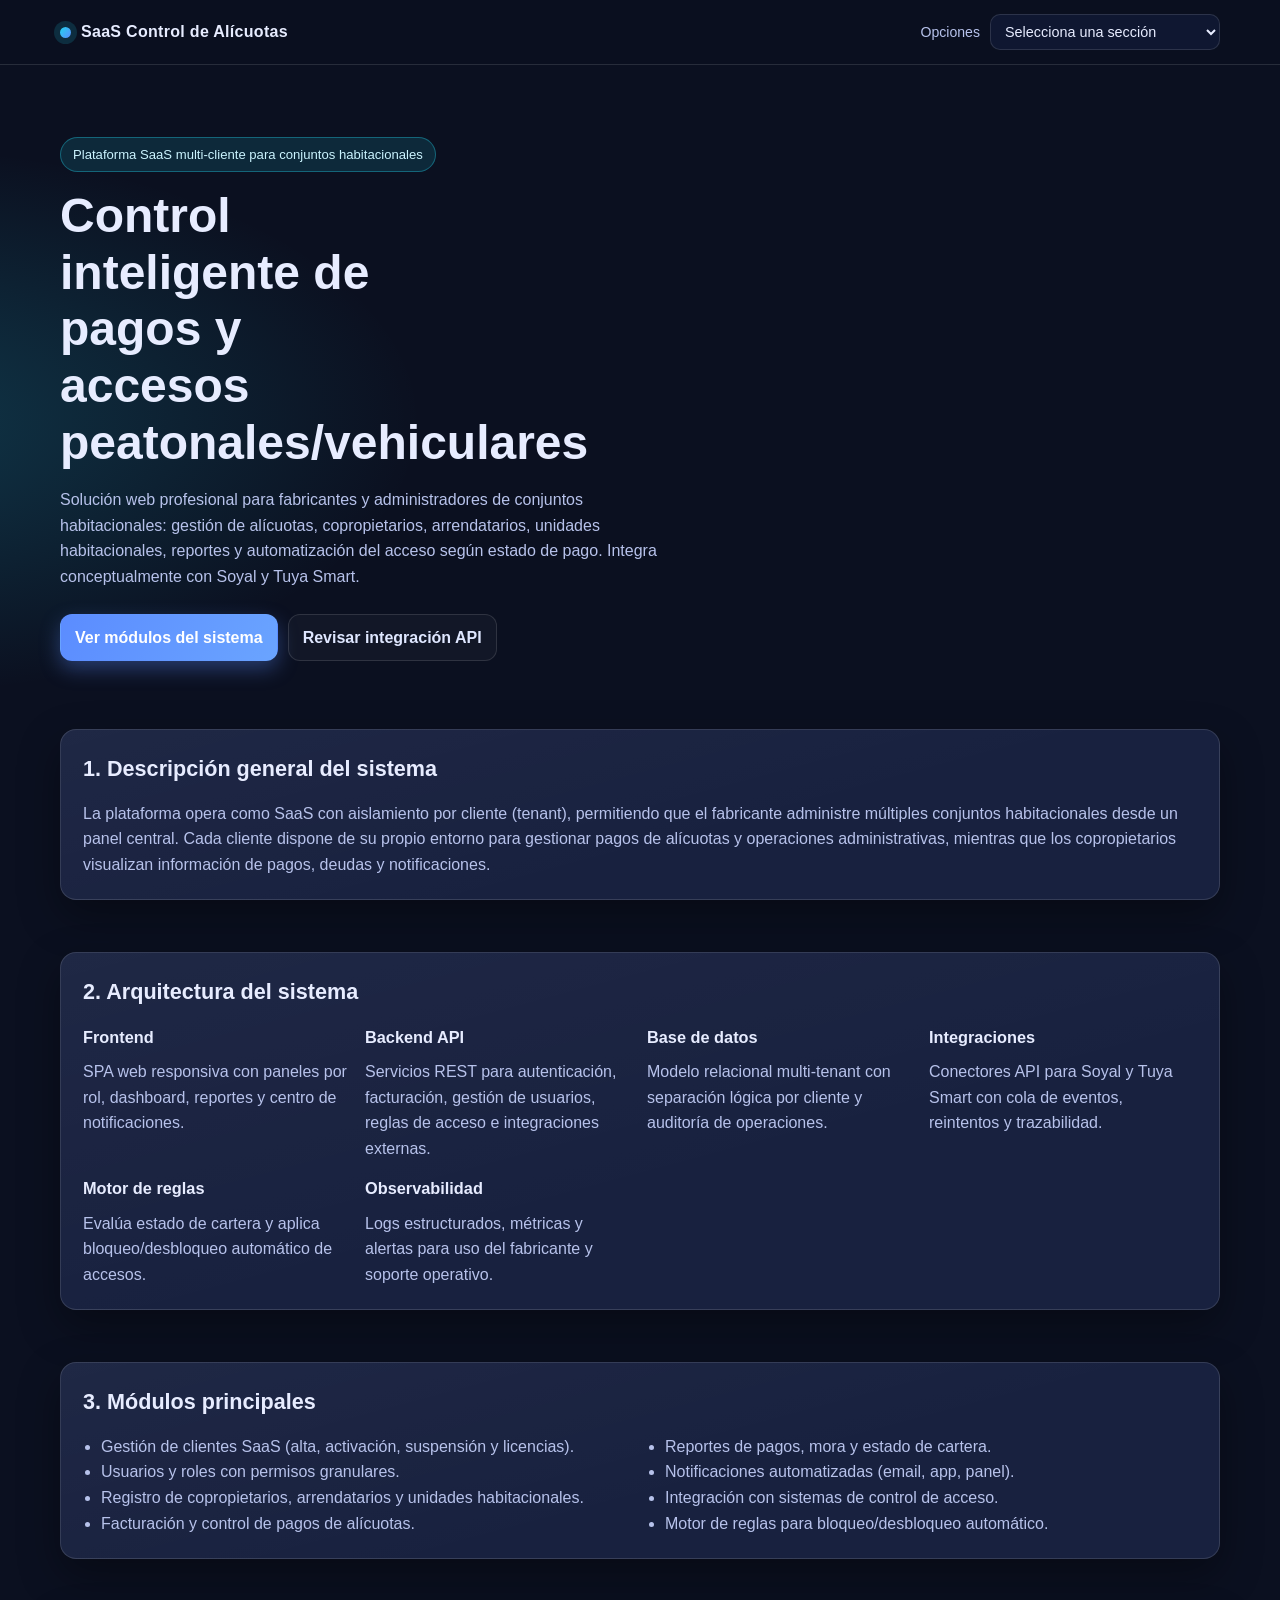
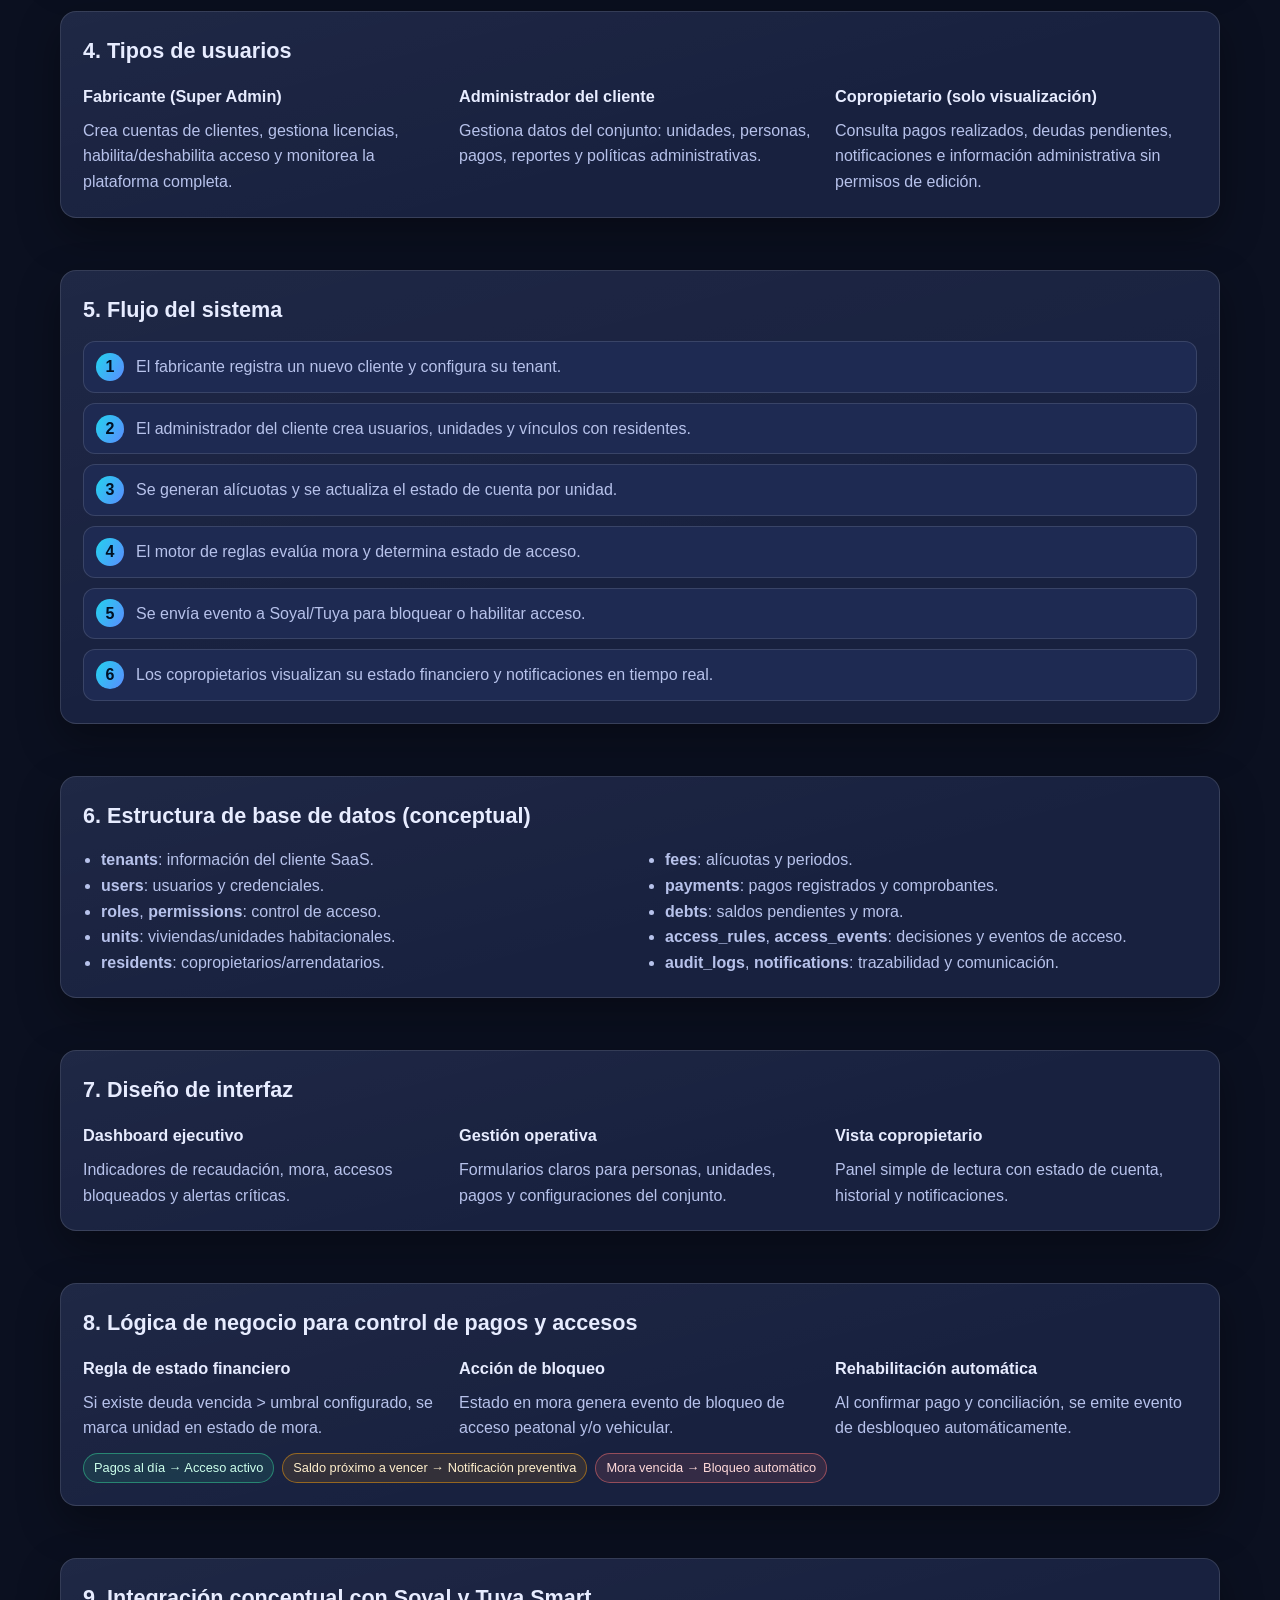
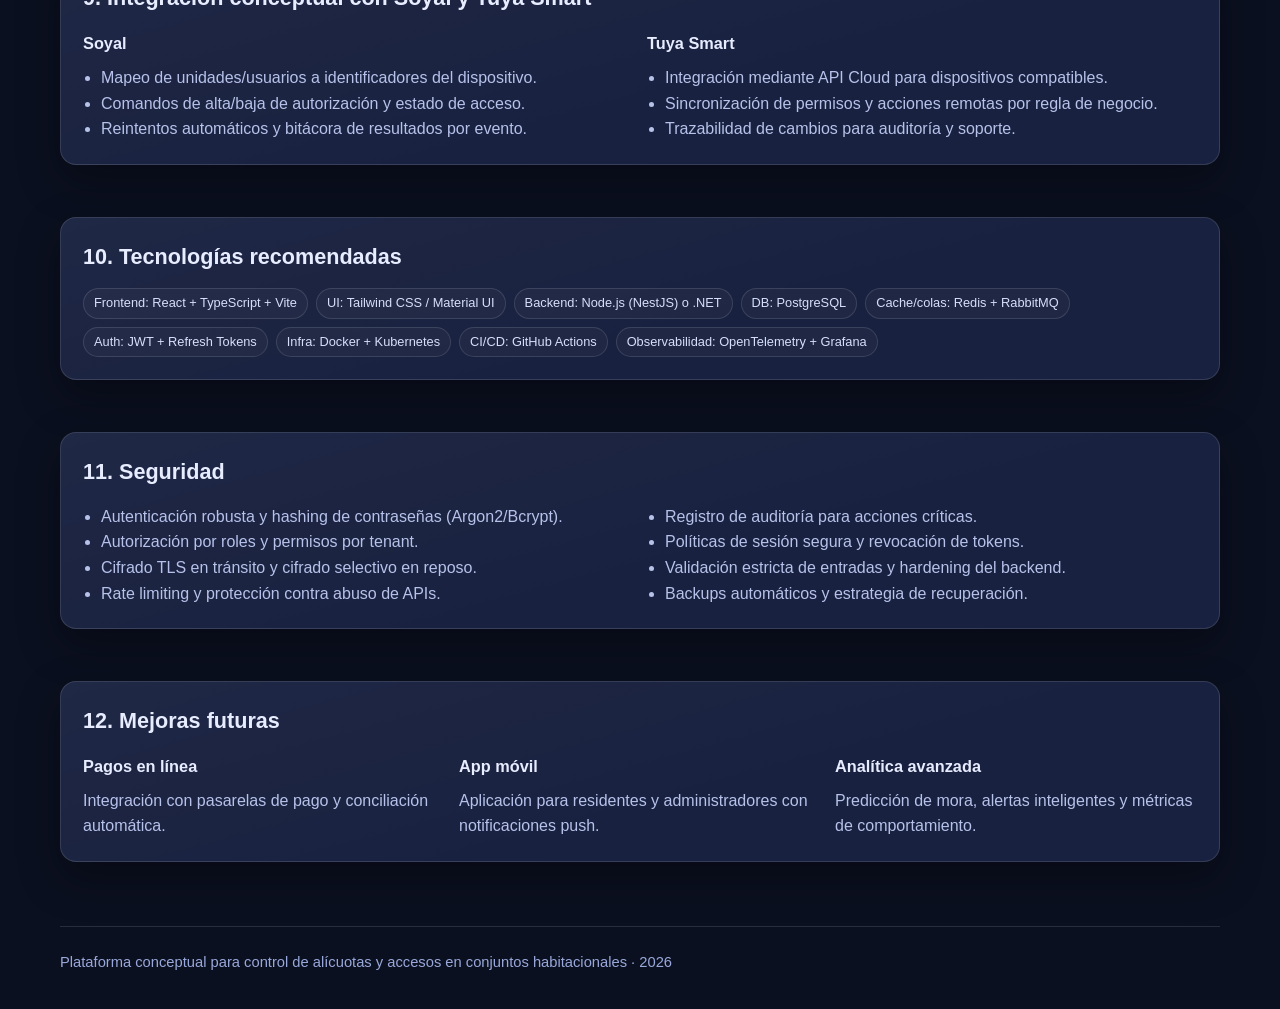
==== commit d2d78932: "Actualizar menú desplegable en la página inicial Co-Authored-By: Oz <oz-agent@warp.dev>" ====
--- a/JMTechnologyExpertAccesControl/index.html
+++ b/JMTechnologyExpertAccesControl/index.html
@@ -3,1804 +3,614 @@
 <head>
   <meta charset="utf-8">
   <meta name="viewport" content="width=device-width, initial-scale=1">
-  <title>Portal de Clientes | GitHub Pages</title>
+  <title>SaaS Control de Alícuotas | Plataforma de Gestión y Accesos</title>
+  <meta name="description" content="Plataforma SaaS para administración de alícuotas y control de accesos peatonales/vehiculares con integración a Soyal y Tuya Smart.">
   <style>
     :root {
       --bg: #0b1020;
-      --panel: #141b34;
-      --line: #2b3664;
-      --text: #ebefff;
-      --muted: #a3b1e0;
-      --ok: #16a34a;
-      --danger: #ef4444;
-      --shadow: 0 16px 40px rgba(4, 8, 20, 0.45);
-      --radius: 14px;
-    }
+      --bg-soft: #141b33;
+      --card: #18213f;
+      --card-2: #1e2a52;
+      --text: #e7ecff;
+      --muted: #b7c2eb;
+      --primary: #5b8cff;
+      --secondary: #22d3ee;
+      --ok: #34d399;
+      --warn: #f59e0b;
+      --danger: #f87171;
+      --border: rgba(255, 255, 255, 0.12);
+      --shadow: 0 16px 40px rgba(0, 0, 0, 0.35);
+      --radius: 16px;
+    }
+
     * {
       box-sizing: border-box;
     }
-    body {
+
+    html, body {
       margin: 0;
-      min-height: 100vh;
-      font-family: "Segoe UI", system-ui, -apple-system, sans-serif;
-      background: radial-gradient(circle at 0% 0%, #1a2e6f 0%, var(--bg) 55%);
+      padding: 0;
+      background: radial-gradient(1200px 600px at 85% -20%, rgba(91, 140, 255, 0.25), transparent 60%),
+                  radial-gradient(1000px 500px at -10% 10%, rgba(34, 211, 238, 0.2), transparent 55%),
+                  var(--bg);
       color: var(--text);
-    }
+      font-family: "Segoe UI", Inter, Roboto, Arial, sans-serif;
+      line-height: 1.6;
+      scroll-behavior: smooth;
+    }
+
+    a {
+      color: inherit;
+      text-decoration: none;
+    }
+
     .container {
-      width: min(1140px, 96vw);
-      margin: 0 auto;
-      padding: 20px 0 36px;
-    }
-    .card {
-      background: linear-gradient(160deg, var(--panel), #111833);
-      border: 1px solid var(--line);
-      border-radius: var(--radius);
-      box-shadow: var(--shadow);
-    }
-    .hidden {
-      display: none !important;
-    }
-    .header {
+      width: min(1160px, 92%);
+      margin-inline: auto;
+    }
+
+    .topbar {
+      position: sticky;
+      top: 0;
+      z-index: 10;
+      backdrop-filter: blur(8px);
+      background: rgba(11, 16, 32, 0.7);
+      border-bottom: 1px solid var(--border);
+    }
+
+    .topbar-inner {
       display: flex;
       align-items: center;
       justify-content: space-between;
-      gap: 14px;
-      padding: 14px 16px;
-      margin-bottom: 16px;
-      position: sticky;
-      top: 10px;
-      z-index: 20;
-      backdrop-filter: blur(5px);
-    }
-    .brand h1 {
-      margin: 0;
-      font-size: 1.14rem;
-      letter-spacing: 0.2px;
-      line-height: 1.35;
-    }
-    .brand small {
-      color: var(--muted);
-      font-size: 0.8rem;
-    }
-    .header-actions {
-      display: flex;
+      gap: 16px;
+      padding: 14px 0;
+    }
+
+    .brand {
+      font-weight: 700;
+      letter-spacing: 0.3px;
+      display: inline-flex;
       align-items: center;
       gap: 10px;
     }
+
+    .dot {
+      width: 11px;
+      height: 11px;
+      border-radius: 50%;
+      background: linear-gradient(130deg, var(--secondary), var(--primary));
+      box-shadow: 0 0 0 6px rgba(34, 211, 238, 0.15);
+    }
+
+    .nav {
+      display: inline-flex;
+      align-items: center;
+      gap: 10px;
+    }
+
+    .nav-label {
+      font-size: 0.88rem;
+      color: var(--muted);
+    }
+
+    .nav-select {
+      min-width: 230px;
+      font-size: 0.9rem;
+      color: var(--text);
+      background: #0f1731;
+      border: 1px solid var(--border);
+      border-radius: 10px;
+      padding: 8px 10px;
+    }
+
+    .nav-select:focus {
+      outline: 2px solid rgba(99, 102, 241, 0.45);
+      outline-offset: 1px;
+    }
+
+    .hero {
+      padding: 72px 0 50px;
+    }
+
     .badge {
-      border: 1px solid var(--line);
+      display: inline-flex;
+      align-items: center;
+      gap: 8px;
+      font-size: 0.82rem;
+      color: #cbf4ff;
+      background: rgba(34, 211, 238, 0.13);
+      border: 1px solid rgba(34, 211, 238, 0.35);
       border-radius: 999px;
-      padding: 6px 11px;
+      padding: 6px 12px;
+      margin-bottom: 16px;
+    }
+
+    h1 {
+      margin: 0;
+      font-size: clamp(1.9rem, 4vw, 3rem);
+      line-height: 1.18;
+      max-width: 14ch;
+    }
+
+    .hero p {
       color: var(--muted);
-      font-size: 0.8rem;
+      max-width: 68ch;
+      margin-top: 16px;
+    }
+
+    .hero-actions {
+      margin-top: 24px;
+      display: flex;
+      flex-wrap: wrap;
+      gap: 10px;
+    }
+
+    .btn {
+      display: inline-flex;
+      align-items: center;
+      justify-content: center;
+      gap: 8px;
+      border: 1px solid transparent;
+      border-radius: 12px;
+      padding: 10px 14px;
+      font-weight: 600;
+      cursor: pointer;
+      transition: 0.2s ease;
+    }
+
+    .btn-primary {
+      color: #fff;
+      background: linear-gradient(120deg, var(--primary), #6aa4ff);
+      box-shadow: 0 8px 20px rgba(91, 140, 255, 0.35);
+    }
+
+    .btn-primary:hover {
+      transform: translateY(-1px);
+      filter: brightness(1.06);
+    }
+
+    .btn-soft {
+      color: #dfe7ff;
+      border-color: var(--border);
       background: rgba(255, 255, 255, 0.03);
     }
-    .menu {
-      position: relative;
-    }
-    .menu-list {
-      position: absolute;
-      top: calc(100% + 8px);
-      right: 0;
-      min-width: 250px;
-      padding: 8px;
-      border-radius: 12px;
-      border: 1px solid var(--line);
-      background: #0f1734;
+
+    .btn-soft:hover {
+      background: rgba(255, 255, 255, 0.07);
+    }
+
+    .section {
+      padding: 18px 0 34px;
+    }
+
+    .card {
+      background: linear-gradient(165deg, rgba(255, 255, 255, 0.03), transparent 60%), var(--card);
+      border: 1px solid var(--border);
+      border-radius: var(--radius);
       box-shadow: var(--shadow);
-    }
-    .menu-list button {
-      width: 100%;
-      text-align: left;
-      margin: 4px 0;
-    }
-    .button {
-      border: 1px solid var(--line);
-      background: #1b2550;
-      color: var(--text);
-      border-radius: 10px;
-      padding: 10px 14px;
-      cursor: pointer;
-      font-weight: 600;
-      transition: 0.2s ease;
-    }
-    .button:hover {
-      border-color: #4d6cca;
-      transform: translateY(-1px);
-    }
-    .button.primary {
-      background: linear-gradient(135deg, #4a7bff, #5b3bff);
-      border-color: #5a8bff;
-    }
-    .button.danger {
-      background: #4d1f26;
-      border-color: #79323d;
-      color: #ffdbe0;
-    }
-    .button:disabled {
-      opacity: 0.6;
-      cursor: not-allowed;
-    }
-    .main-view {
-      margin-bottom: 16px;
-    }
-    .welcome-card {
-      padding: 18px;
-      margin-bottom: 14px;
-    }
-    .welcome-title {
-      margin: 0;
-      font-size: 1.2rem;
-      line-height: 1.4;
-    }
-    .welcome-subtitle {
-      margin: 8px 0 0;
-      color: var(--muted);
-      font-size: 0.9rem;
-    }
-    .welcome-link {
-      margin-top: 10px;
-      font-size: 0.82rem;
-      color: #cdd7ff;
-      word-break: break-all;
-    }
-    .section {
-      margin-bottom: 16px;
-      padding: 16px;
-    }
-    .section h2 {
-      margin: 0 0 8px;
-      font-size: 1rem;
-    }
-    .section p {
+      padding: 22px;
+    }
+
+    h2 {
+      margin: 0 0 14px;
+      font-size: 1.35rem;
+    }
+
+    h3 {
+      margin: 0 0 9px;
+      font-size: 1.02rem;
+    }
+
+    p {
       margin: 0;
       color: var(--muted);
-      font-size: 0.86rem;
-    }
+    }
+
     .grid {
       display: grid;
-      gap: 12px;
-    }
-    .grid.metrics {
-      grid-template-columns: repeat(auto-fit, minmax(185px, 1fr));
-      margin-bottom: 16px;
-    }
-    .metric {
-      padding: 16px;
-    }
-    .metric h3 {
+      gap: 14px;
+    }
+
+    .grid-2 {
+      grid-template-columns: repeat(auto-fit, minmax(260px, 1fr));
+    }
+
+    .grid-3 {
+      grid-template-columns: repeat(auto-fit, minmax(220px, 1fr));
+    }
+
+    ul {
       margin: 0;
-      font-size: 0.88rem;
+      padding-left: 18px;
       color: var(--muted);
-      font-weight: 500;
-    }
-    .metric strong {
-      display: block;
-      margin-top: 6px;
-      font-size: 1.55rem;
-    }
-    .layout {
+    }
+
+    .step-list {
+      counter-reset: step;
+      list-style: none;
+      margin: 0;
+      padding: 0;
       display: grid;
-      grid-template-columns: 1.2fr 1fr;
-      gap: 14px;
-      align-items: start;
-    }
-    @media (max-width: 940px) {
-      .layout {
-        grid-template-columns: 1fr;
-      }
-    }
-    .fields {
+      gap: 10px;
+    }
+
+    .step-list li {
+      position: relative;
+      padding: 12px 12px 12px 52px;
+      border: 1px solid var(--border);
+      border-radius: 12px;
+      background: var(--card-2);
+      color: var(--muted);
+    }
+
+    .step-list li::before {
+      counter-increment: step;
+      content: counter(step);
+      position: absolute;
+      left: 12px;
+      top: 50%;
+      transform: translateY(-50%);
+      width: 28px;
+      height: 28px;
+      border-radius: 50%;
+      background: linear-gradient(120deg, var(--secondary), var(--primary));
+      color: #001124;
+      font-weight: 700;
       display: grid;
-      grid-template-columns: repeat(2, minmax(0, 1fr));
-      gap: 10px;
-      margin-top: 12px;
-    }
-    .field {
-      display: flex;
-      flex-direction: column;
-      gap: 6px;
-    }
-    .field.full {
-      grid-column: 1 / -1;
-    }
-    label {
-      font-size: 0.81rem;
-      color: var(--muted);
-    }
-    input,
-    select,
-    textarea {
-      border: 1px solid var(--line);
-      border-radius: 10px;
-      background: #111a3a;
-      color: var(--text);
-      padding: 10px 11px;
-      font: inherit;
-      resize: vertical;
-    }
-    textarea {
-      min-height: 84px;
-    }
-    .form-actions {
-      margin-top: 12px;
-      display: flex;
-      gap: 8px;
-      flex-wrap: wrap;
-    }
-    .message {
-      margin-top: 10px;
-      padding: 10px 12px;
-      border-radius: 10px;
-      border: 1px solid var(--line);
-      font-size: 0.86rem;
-      line-height: 1.45;
-      word-break: break-word;
-    }
-    .message.ok {
-      border-color: #1c6939;
-      background: #103622;
-      color: #bbf7d0;
-    }
-    .message.error {
-      border-color: #70313a;
-      background: #3b141b;
-      color: #fecdd3;
-    }
-    .table-wrap {
-      overflow: auto;
-      margin-top: 10px;
-      border: 1px solid var(--line);
-      border-radius: 12px;
-    }
-    table {
-      width: 100%;
-      border-collapse: collapse;
-      min-width: 820px;
-      font-size: 0.9rem;
-    }
-    th,
-    td {
-      border-bottom: 1px solid #2a345f;
-      padding: 10px 11px;
-      text-align: left;
-      vertical-align: top;
-    }
-    th {
-      color: #c7d4ff;
-      background: #10183a;
-      font-size: 0.81rem;
-      text-transform: uppercase;
-      letter-spacing: 0.5px;
-    }
-    tr:hover td {
-      background: rgba(255, 255, 255, 0.02);
-    }
-    .status {
+      place-items: center;
+    }
+
+    .pill {
       display: inline-flex;
       align-items: center;
+      gap: 6px;
       border-radius: 999px;
-      padding: 4px 8px;
-      font-size: 0.75rem;
-      border: 1px solid;
-    }
-    .status.paid {
-      border-color: #27653e;
-      color: #bbf7d0;
-      background: rgba(22, 163, 74, 0.18);
-    }
-    .status.pending {
-      border-color: #89500b;
-      color: #fde68a;
-      background: rgba(245, 158, 11, 0.18);
-    }
-    .alerts {
-      list-style: none;
-      padding: 0;
-      margin: 10px 0 0;
-      display: grid;
+      padding: 4px 10px;
+      font-size: 0.8rem;
+      border: 1px solid var(--border);
+      color: #d6defa;
+      background: rgba(255, 255, 255, 0.03);
+    }
+
+    .status-ok { border-color: rgba(52, 211, 153, 0.5); color: #ccffeb; background: rgba(52, 211, 153, 0.12); }
+    .status-warn { border-color: rgba(245, 158, 11, 0.5); color: #ffefcc; background: rgba(245, 158, 11, 0.12); }
+    .status-bad { border-color: rgba(248, 113, 113, 0.5); color: #ffd9d9; background: rgba(248, 113, 113, 0.12); }
+
+    .tech-stack {
+      display: flex;
+      flex-wrap: wrap;
       gap: 8px;
     }
-    .alerts li {
-      border: 1px solid var(--line);
-      border-radius: 10px;
-      padding: 10px 11px;
-      background: #111a38;
-      font-size: 0.88rem;
-    }
-    .alerts li.overdue {
-      border-color: #8b2f3d;
-      background: #351522;
-    }
-    .login-wrap {
-      min-height: 100vh;
-      display: grid;
-      place-items: center;
-      padding: 14px;
-    }
-    .login-card {
-      width: min(460px, 100%);
-      padding: 18px;
-    }
-    .login-card h2 {
-      margin: 0;
-    }
-    .login-card p {
-      margin: 8px 0 14px;
-      color: var(--muted);
-      font-size: 0.9rem;
-      line-height: 1.45;
-    }
-    .hint {
-      color: #9eb0ef;
-      font-size: 0.79rem;
-      margin-top: 8px;
-      line-height: 1.5;
-    }
-    .role-pill {
-      display: inline-flex;
-      border-radius: 999px;
-      border: 1px solid var(--line);
-      padding: 4px 8px;
-      font-size: 0.73rem;
-      color: #d7e0ff;
-      background: #171f45;
-      margin-left: 6px;
-    }
-    .modal {
-      position: fixed;
-      inset: 0;
-      background: rgba(5, 7, 18, 0.6);
-      display: grid;
-      place-items: center;
-      z-index: 50;
-      padding: 14px;
-    }
-    .modal-card {
-      width: min(500px, 100%);
-      padding: 16px;
-    }
-    .modal-card h3 {
-      margin: 0 0 7px;
-    }
-    .menu-grid {
-      display: grid;
-      gap: 8px;
-      margin-top: 10px;
-    }
-    .menu-grid button {
-      width: 100%;
-      text-align: left;
-    }
-    .muted {
-      color: var(--muted);
-      font-size: 0.84rem;
-    }
-    .empty {
-      color: var(--muted);
-      border: 1px dashed var(--line);
-      border-radius: 10px;
-      padding: 10px;
-      margin-top: 10px;
-      font-size: 0.88rem;
-    }
-    .link-chip {
-      display: inline-flex;
-      align-items: center;
-      gap: 4px;
-      border-radius: 999px;
-      border: 1px solid #3b4a81;
-      background: #18224c;
-      color: #dbe4ff;
-      padding: 4px 8px;
-      font-size: 0.76rem;
-      text-decoration: none;
-      max-width: 260px;
-      overflow: hidden;
-      text-overflow: ellipsis;
-      white-space: nowrap;
-    }
-    .inline-note {
-      margin-top: 8px;
-      font-size: 0.81rem;
-      color: var(--muted);
-      line-height: 1.4;
-    }
-    a {
-      color: #a7bcff;
+
+    .footer {
+      margin-top: 30px;
+      padding: 24px 0 34px;
+      border-top: 1px solid var(--border);
+      color: #99a8da;
+      font-size: 0.92rem;
+    }
+
+    @media (max-width: 780px) {
+      .topbar-inner {
+        flex-direction: column;
+        align-items: flex-start;
+      }
+
+      .nav {
+        width: 100%;
+      }
+
+      .nav-select {
+        width: 100%;
+      }
     }
   </style>
 </head>
 <body>
-  <div id="loginView" class="login-wrap">
-    <div class="login-card card">
-      <h2>Acceso al portal</h2>
-      <p>Inicia sesión como administrador o como cliente registrado para gestionar y consultar información.</p>
-      <form id="loginForm">
-        <div class="fields">
-          <div class="field full">
-            <label for="username">Usuario</label>
-            <input id="username" name="username" required autocomplete="username" placeholder="Ej. admin">
-          </div>
-          <div class="field full">
-            <label for="password">Contraseña</label>
-            <input id="password" name="password" type="password" required autocomplete="current-password" placeholder="Tu contraseña">
-          </div>
-        </div>
-        <div class="form-actions">
-          <button class="button primary" type="submit">Iniciar sesión</button>
-        </div>
-      </form>
-      <div id="loginMessage" class="message hidden"></div>
-      <div class="hint">
-        <strong>Credenciales iniciales:</strong><br>
-        Usuario: <code>admin</code> | Contraseña: <code>Admin123!</code><br>
-        Clave única de configuraciones avanzadas: <code>ADMIN-UNICA-2026</code><br>
-        <span id="loginAccessLinkPreview"></span>
+  <header class="topbar">
+    <div class="container topbar-inner">
+      <a class="brand" href="#inicio">
+        <span class="dot"></span>
+        SaaS Control de Alícuotas
+      </a>
+      <nav class="nav" aria-label="Menú principal">
+        <label class="nav-label" for="menu-opciones">Opciones</label>
+        <select id="menu-opciones" class="nav-select">
+          <option value="">Selecciona una sección</option>
+          <option value="#descripcion">Descripción</option>
+          <option value="#arquitectura">Arquitectura</option>
+          <option value="#modulos">Módulos</option>
+          <option value="#usuarios">Usuarios</option>
+          <option value="#flujo">Flujo</option>
+          <option value="#bd">Base de datos</option>
+          <option value="#ui">Interfaz</option>
+          <option value="#logica">Lógica</option>
+          <option value="#integracion">Integración</option>
+          <option value="#tecnologias">Tecnologías</option>
+          <option value="#seguridad">Seguridad</option>
+          <option value="#futuro">Mejoras</option>
+        </select>
+      </nav>
+    </div>
+  </header>
+
+  <main id="inicio" class="container">
+    <section class="hero">
+      <span class="badge">Plataforma SaaS multi-cliente para conjuntos habitacionales</span>
+      <h1>Control inteligente de pagos y accesos peatonales/vehiculares</h1>
+      <p>
+        Solución web profesional para fabricantes y administradores de conjuntos habitacionales:
+        gestión de alícuotas, copropietarios, arrendatarios, unidades habitacionales, reportes y
+        automatización del acceso según estado de pago. Integra conceptualmente con Soyal y Tuya Smart.
+      </p>
+      <div class="hero-actions">
+        <a class="btn btn-primary" href="#modulos">Ver módulos del sistema</a>
+        <a class="btn btn-soft" href="#integracion">Revisar integración API</a>
       </div>
-    </div>
-  </div>
-
-  <div id="appView" class="container hidden">
-    <header class="header card">
-      <div class="brand">
-        <h1 id="brandTitle">JM Technology Expert Access Control</h1>
-        <small id="brandSubtitle">Control de clientes, pagos, recordatorios y subusuarios</small>
-      </div>
-      <div class="header-actions">
-        <span id="sessionInfo" class="badge"></span>
-        <div class="menu">
-          <button id="menuToggle" class="button" type="button">Menú ▾</button>
-          <div id="menuList" class="menu-list hidden">
-            <button id="expandedMenuBtn" class="button" type="button">Menú ampliado</button>
-            <button id="advancedSettingsBtn" class="button" type="button">Configuraciones avanzadas</button>
-            <button id="logoutBtn" class="button danger" type="button">Cerrar sesión</button>
-          </div>
-        </div>
-      </div>
-    </header>
-
-    <section id="dashboardSection" class="main-view">
-      <section class="welcome-card card">
-        <h2 class="welcome-title">Bienvenido a <span id="welcomeCommunityName">JM Technology Expert Access Control</span></h2>
-        <p class="welcome-subtitle">Pantalla principal limpia con resumen general. Usa el menú ampliado para abrir listas y módulos de gestión.</p>
-        <div class="welcome-link">Enlace principal de acceso: <a id="portalAccessLink" href="#" target="_blank" rel="noopener"></a></div>
-      </section>
-
-      <section id="metricsSection" class="grid metrics" aria-label="Métricas generales">
-        <article class="metric card">
-          <h3>Total clientes pagados</h3>
-          <strong id="metricPaid">0</strong>
-        </article>
-        <article class="metric card">
-          <h3>Clientes pendientes</h3>
-          <strong id="metricPending">0</strong>
-        </article>
-        <article class="metric card">
-          <h3>Recaudado</h3>
-          <strong id="metricCollected">$0</strong>
-        </article>
-        <article class="metric card">
-          <h3>Gastos generados</h3>
-          <strong id="metricExpenses">$0</strong>
-        </article>
-      </section>
-
-      <div id="summaryLayout" class="layout">
-        <section class="section card">
-          <h2>Recordatorios de pago por falta de pago</h2>
-          <p>Alertas automáticas para cuentas pendientes o próximas a vencer.</p>
-          <ul id="remindersList" class="alerts"></ul>
-          <div id="noReminders" class="empty hidden">No hay recordatorios pendientes por ahora.</div>
-        </section>
-
-        <section class="section card">
-          <h2>Resumen de sesión</h2>
-          <p id="roleDescription"></p>
-          <div id="clientSummary" class="empty hidden"></div>
-        </section>
-      </div>
-    </section>
-
-    <section id="clientsViewSection" class="main-view hidden">
-      <section id="adminPanel" class="section card hidden">
-        <h2>Registro de clientes virtual y creación de usuarios cliente</h2>
-        <p>Solo administrador: crea clientes y su usuario propietario para acceso al portal.</p>
-        <form id="registerClientForm">
-          <div class="fields">
-            <div class="field">
-              <label for="clientName">Nombre del cliente</label>
-              <input id="clientName" required>
-            </div>
-            <div class="field">
-              <label for="clientEmail">Correo del cliente</label>
-              <input id="clientEmail" type="email" required>
-            </div>
-            <div class="field">
-              <label for="clientPhone">Teléfono</label>
-              <input id="clientPhone" required>
-            </div>
-            <div class="field">
-              <label for="clientAddress">Propiedad / dirección virtual</label>
-              <input id="clientAddress" required>
-            </div>
-            <div class="field">
-              <label for="clientFee">Cuota mensual</label>
-              <input id="clientFee" type="number" min="0" step="0.01" required>
-            </div>
-            <div class="field">
-              <label for="clientInitialBalance">Saldo inicial pendiente</label>
-              <input id="clientInitialBalance" type="number" min="0" step="0.01" value="0">
-            </div>
-            <div class="field">
-              <label for="clientDueDate">Próximo vencimiento</label>
-              <input id="clientDueDate" type="date" required>
-            </div>
-            <div class="field">
-              <label for="ownerName">Nombre propietario</label>
-              <input id="ownerName" required>
-            </div>
-            <div class="field">
-              <label for="ownerUser">Usuario propietario</label>
-              <input id="ownerUser" required>
-            </div>
-            <div class="field">
-              <label for="ownerPass">Contraseña propietario</label>
-              <input id="ownerPass" type="password" required>
-            </div>
-            <div class="field full">
-              <label for="clientNotes">Notas</label>
-              <textarea id="clientNotes" placeholder="Detalles adicionales del cliente"></textarea>
-            </div>
-          </div>
-          <div class="form-actions">
-            <button class="button primary" type="submit">Registrar cliente y usuario</button>
-          </div>
-        </form>
-        <div id="registerClientMessage" class="message hidden"></div>
-      </section>
-
-      <section id="clientsListSection" class="section card">
-        <h2>Lista de clientes registrados</h2>
-        <p>Clientes, estado de pago y enlace de acceso asignado.</p>
-        <div class="table-wrap">
-          <table>
-            <thead>
-              <tr>
-                <th>Cliente</th>
-                <th>Propietario</th>
-                <th>Contacto</th>
-                <th>Cuota</th>
-                <th>Saldo pendiente</th>
-                <th>Estado</th>
-                <th>Próximo pago</th>
-                <th>Link de acceso</th>
-              </tr>
-            </thead>
-            <tbody id="clientsTableBody"></tbody>
-          </table>
-        </div>
-        <div id="emptyClients" class="empty hidden">No hay clientes registrados aún.</div>
-      </section>
-    </section>
-
-    <section id="paymentsViewSection" class="main-view hidden">
-      <section id="paymentPanel" class="section card hidden">
-        <h2>Registro de pagos y gastos</h2>
-        <p>Permite registrar cobros y gastos para actualizar estado de cuenta.</p>
-        <form id="paymentForm">
-          <div class="fields">
-            <div class="field">
-              <label for="paymentClient">Cliente</label>
-              <select id="paymentClient" required></select>
-            </div>
-            <div class="field">
-              <label for="paymentAmount">Monto recaudado</label>
-              <input id="paymentAmount" type="number" min="0" step="0.01" required>
-            </div>
-            <div class="field">
-              <label for="paymentExpense">Gasto generado</label>
-              <input id="paymentExpense" type="number" min="0" step="0.01" value="0">
-            </div>
-            <div class="field">
-              <label for="paymentDate">Fecha</label>
-              <input id="paymentDate" type="date" required>
-            </div>
-            <div class="field full">
-              <label for="paymentNotes">Detalle del movimiento</label>
-              <textarea id="paymentNotes"></textarea>
-            </div>
-          </div>
-          <div class="form-actions">
-            <button class="button primary" type="submit">Guardar movimiento</button>
-          </div>
-        </form>
-        <div id="paymentMessage" class="message hidden"></div>
-      </section>
-
-      <section class="section card">
-        <h2>Lista de pagos</h2>
-        <p>Historial de pagos y gastos registrados.</p>
-        <div class="table-wrap">
-          <table>
-            <thead>
-              <tr>
-                <th>Fecha</th>
-                <th>Cliente</th>
-                <th>Recaudado</th>
-                <th>Gasto</th>
-                <th>Registrado por</th>
-                <th>Detalle</th>
-              </tr>
-            </thead>
-            <tbody id="paymentsTableBody"></tbody>
-          </table>
-        </div>
-        <div id="emptyPayments" class="empty hidden">No hay pagos registrados.</div>
-      </section>
-    </section>
-
-    <section id="lateClientsViewSection" class="main-view hidden">
-      <section class="section card">
-        <h2>Lista de clientes retrasados</h2>
-        <p>Clientes con pagos vencidos y saldo pendiente.</p>
-        <div class="table-wrap">
-          <table>
-            <thead>
-              <tr>
-                <th>Cliente</th>
-                <th>Saldo pendiente</th>
-                <th>Vencimiento</th>
-                <th>Días de retraso</th>
-                <th>Link de acceso</th>
-              </tr>
-            </thead>
-            <tbody id="lateClientsTableBody"></tbody>
-          </table>
-        </div>
-        <div id="emptyLateClients" class="empty hidden">No hay clientes retrasados.</div>
-      </section>
-    </section>
-
-    <section id="usersViewSection" class="main-view hidden">
-      <section id="subUsersPanel" class="section card hidden">
-        <h2>Subusuarios / copropietarios de solo visualización</h2>
-        <p>Los clientes propietarios pueden crear subusuarios para consultar detalles, sin permisos de configuración.</p>
-        <form id="subUserForm">
-          <div class="fields">
-            <div class="field">
-              <label for="subName">Nombre del subusuario</label>
-              <input id="subName" required>
-            </div>
-            <div class="field">
-              <label for="subUser">Usuario</label>
-              <input id="subUser" required>
-            </div>
-            <div class="field">
-              <label for="subPass">Contraseña</label>
-              <input id="subPass" type="password" required>
-            </div>
-          </div>
-          <div class="form-actions">
-            <button class="button primary" type="submit">Crear subusuario</button>
-          </div>
-        </form>
-        <div id="subUserMessage" class="message hidden"></div>
-        <div class="table-wrap">
-          <table>
-            <thead>
-              <tr>
-                <th>Nombre</th>
-                <th>Usuario</th>
-                <th>Rol</th>
-                <th>Creado</th>
-                <th>Link de acceso</th>
-              </tr>
-            </thead>
-            <tbody id="subUsersTableBody"></tbody>
-          </table>
-        </div>
-      </section>
-
-      <section class="section card">
-        <h2>Lista de usuarios creados</h2>
-        <p>Administrador con acceso total, clientes con acceso restringido a sus propios datos y sin acceso a claves administrativas.</p>
-        <div class="table-wrap">
-          <table>
-            <thead>
-              <tr>
-                <th>Nombre</th>
-                <th>Usuario</th>
-                <th>Rol</th>
-                <th>Cliente asociado</th>
-                <th>Permisos</th>
-                <th>Link de acceso</th>
-              </tr>
-            </thead>
-            <tbody id="usersTableBody"></tbody>
-          </table>
-        </div>
-        <div id="emptyUsers" class="empty hidden">No hay usuarios para mostrar.</div>
-      </section>
-    </section>
-  </div>
-
-  <div id="expandedMenuModal" class="modal hidden">
-    <div class="modal-card card">
-      <h3>Menú ampliado</h3>
-      <p class="muted">Selecciona una opción rápida.</p>
-      <div class="menu-grid">
-        <button class="button" type="button" data-view="dashboard">Pantalla principal limpia</button>
-        <button class="button" type="button" data-view="clients">1. Lista de clientes registrados</button>
-        <button class="button" type="button" data-view="payments">2. Lista de pagos</button>
-        <button class="button" type="button" data-view="late">3. Lista de clientes retrasados</button>
-        <button class="button" type="button" data-view="users">4. Lista de usuarios creados</button>
-      </div>
-      <div class="form-actions">
-        <button class="button" id="closeExpandedMenuModal" type="button">Cerrar</button>
-      </div>
-    </div>
-  </div>
-
-  <div id="advancedKeyModal" class="modal hidden">
-    <div class="modal-card card">
-      <h3>Clave de acceso única de administrador</h3>
-      <p class="muted">Ingresa la clave para abrir configuraciones avanzadas.</p>
-      <form id="advancedKeyForm">
-        <div class="field">
-          <label for="advancedKeyInput">Clave de acceso</label>
-          <input id="advancedKeyInput" type="password" required>
-        </div>
-        <div class="form-actions">
-          <button class="button primary" type="submit">Validar clave</button>
-          <button class="button" id="closeAdvancedKeyModal" type="button">Cancelar</button>
-        </div>
-      </form>
-      <div id="advancedKeyMessage" class="message hidden"></div>
-    </div>
-  </div>
-
-  <div id="advancedSettingsModal" class="modal hidden">
-    <div class="modal-card card">
-      <h3>Configuraciones avanzadas</h3>
-      <p class="muted">Ajustes globales del portal (solo administrador).</p>
-      <form id="advancedSettingsForm">
-        <div class="fields">
-          <div class="field full">
-            <label for="settingsCommunityName">Nombre del conjunto / logo textual</label>
-            <input id="settingsCommunityName" required>
-          </div>
-          <div class="field">
-            <label for="settingsCurrency">Moneda</label>
-            <select id="settingsCurrency">
-              <option value="USD">USD</option>
-              <option value="EUR">EUR</option>
-              <option value="MXN">MXN</option>
-              <option value="COP">COP</option>
-            </select>
-          </div>
-          <div class="field">
-            <label for="settingsReminderDays">Días para alertar antes de vencimiento</label>
-            <input id="settingsReminderDays" type="number" min="0" max="30">
-          </div>
-          <div class="field full">
-            <label for="settingsBackgroundImage">Imagen de fondo / logo (opcional)</label>
-            <input id="settingsBackgroundImage" type="file" accept="image/*">
-          </div>
-          <div class="field">
-            <label for="settingsClearBackground">Quitar imagen actual</label>
-            <select id="settingsClearBackground">
-              <option value="no">No</option>
-              <option value="yes">Sí</option>
-            </select>
-          </div>
-          <div class="field full">
-            <label for="settingsAdvancedKey">Nueva clave única de administrador (opcional)</label>
-            <input id="settingsAdvancedKey" type="password" placeholder="Si la dejas vacía se conserva la actual">
-          </div>
-          <div class="field full">
-            <label for="settingsAccessLinkReadonly">Enlace principal configurado</label>
-            <input id="settingsAccessLinkReadonly" readonly>
-          </div>
-        </div>
-        <div class="inline-note">El acceso público solicitado se mantiene en la ruta <code>JMTechnologyExpertAccesControl</code>.</div>
-        <div class="form-actions">
-          <button class="button primary" type="submit">Guardar configuración</button>
-          <button class="button" id="closeAdvancedSettingsModal" type="button">Cerrar</button>
-        </div>
-      </form>
-      <div id="advancedSettingsMessage" class="message hidden"></div>
-    </div>
-  </div>
+    </section>
+
+    <section id="descripcion" class="section">
+      <article class="card">
+        <h2>1. Descripción general del sistema</h2>
+        <p>
+          La plataforma opera como SaaS con aislamiento por cliente (tenant), permitiendo que el
+          fabricante administre múltiples conjuntos habitacionales desde un panel central. Cada cliente
+          dispone de su propio entorno para gestionar pagos de alícuotas y operaciones administrativas,
+          mientras que los copropietarios visualizan información de pagos, deudas y notificaciones.
+        </p>
+      </article>
+    </section>
+
+    <section id="arquitectura" class="section">
+      <article class="card">
+        <h2>2. Arquitectura del sistema</h2>
+        <div class="grid grid-3">
+          <div>
+            <h3>Frontend</h3>
+            <p>SPA web responsiva con paneles por rol, dashboard, reportes y centro de notificaciones.</p>
+          </div>
+          <div>
+            <h3>Backend API</h3>
+            <p>Servicios REST para autenticación, facturación, gestión de usuarios, reglas de acceso e integraciones externas.</p>
+          </div>
+          <div>
+            <h3>Base de datos</h3>
+            <p>Modelo relacional multi-tenant con separación lógica por cliente y auditoría de operaciones.</p>
+          </div>
+          <div>
+            <h3>Integraciones</h3>
+            <p>Conectores API para Soyal y Tuya Smart con cola de eventos, reintentos y trazabilidad.</p>
+          </div>
+          <div>
+            <h3>Motor de reglas</h3>
+            <p>Evalúa estado de cartera y aplica bloqueo/desbloqueo automático de accesos.</p>
+          </div>
+          <div>
+            <h3>Observabilidad</h3>
+            <p>Logs estructurados, métricas y alertas para uso del fabricante y soporte operativo.</p>
+          </div>
+        </div>
+      </article>
+    </section>
+
+    <section id="modulos" class="section">
+      <article class="card">
+        <h2>3. Módulos principales</h2>
+        <div class="grid grid-2">
+          <ul>
+            <li>Gestión de clientes SaaS (alta, activación, suspensión y licencias).</li>
+            <li>Usuarios y roles con permisos granulares.</li>
+            <li>Registro de copropietarios, arrendatarios y unidades habitacionales.</li>
+            <li>Facturación y control de pagos de alícuotas.</li>
+          </ul>
+          <ul>
+            <li>Reportes de pagos, mora y estado de cartera.</li>
+            <li>Notificaciones automatizadas (email, app, panel).</li>
+            <li>Integración con sistemas de control de acceso.</li>
+            <li>Motor de reglas para bloqueo/desbloqueo automático.</li>
+          </ul>
+        </div>
+      </article>
+    </section>
+
+    <section id="usuarios" class="section">
+      <article class="card">
+        <h2>4. Tipos de usuarios</h2>
+        <div class="grid grid-3">
+          <div>
+            <h3>Fabricante (Super Admin)</h3>
+            <p>Crea cuentas de clientes, gestiona licencias, habilita/deshabilita acceso y monitorea la plataforma completa.</p>
+          </div>
+          <div>
+            <h3>Administrador del cliente</h3>
+            <p>Gestiona datos del conjunto: unidades, personas, pagos, reportes y políticas administrativas.</p>
+          </div>
+          <div>
+            <h3>Copropietario (solo visualización)</h3>
+            <p>Consulta pagos realizados, deudas pendientes, notificaciones e información administrativa sin permisos de edición.</p>
+          </div>
+        </div>
+      </article>
+    </section>
+
+    <section id="flujo" class="section">
+      <article class="card">
+        <h2>5. Flujo del sistema</h2>
+        <ol class="step-list">
+          <li>El fabricante registra un nuevo cliente y configura su tenant.</li>
+          <li>El administrador del cliente crea usuarios, unidades y vínculos con residentes.</li>
+          <li>Se generan alícuotas y se actualiza el estado de cuenta por unidad.</li>
+          <li>El motor de reglas evalúa mora y determina estado de acceso.</li>
+          <li>Se envía evento a Soyal/Tuya para bloquear o habilitar acceso.</li>
+          <li>Los copropietarios visualizan su estado financiero y notificaciones en tiempo real.</li>
+        </ol>
+      </article>
+    </section>
+
+    <section id="bd" class="section">
+      <article class="card">
+        <h2>6. Estructura de base de datos (conceptual)</h2>
+        <div class="grid grid-2">
+          <ul>
+            <li><strong>tenants</strong>: información del cliente SaaS.</li>
+            <li><strong>users</strong>: usuarios y credenciales.</li>
+            <li><strong>roles</strong>, <strong>permissions</strong>: control de acceso.</li>
+            <li><strong>units</strong>: viviendas/unidades habitacionales.</li>
+            <li><strong>residents</strong>: copropietarios/arrendatarios.</li>
+          </ul>
+          <ul>
+            <li><strong>fees</strong>: alícuotas y periodos.</li>
+            <li><strong>payments</strong>: pagos registrados y comprobantes.</li>
+            <li><strong>debts</strong>: saldos pendientes y mora.</li>
+            <li><strong>access_rules</strong>, <strong>access_events</strong>: decisiones y eventos de acceso.</li>
+            <li><strong>audit_logs</strong>, <strong>notifications</strong>: trazabilidad y comunicación.</li>
+          </ul>
+        </div>
+      </article>
+    </section>
+
+    <section id="ui" class="section">
+      <article class="card">
+        <h2>7. Diseño de interfaz</h2>
+        <div class="grid grid-3">
+          <div>
+            <h3>Dashboard ejecutivo</h3>
+            <p>Indicadores de recaudación, mora, accesos bloqueados y alertas críticas.</p>
+          </div>
+          <div>
+            <h3>Gestión operativa</h3>
+            <p>Formularios claros para personas, unidades, pagos y configuraciones del conjunto.</p>
+          </div>
+          <div>
+            <h3>Vista copropietario</h3>
+            <p>Panel simple de lectura con estado de cuenta, historial y notificaciones.</p>
+          </div>
+        </div>
+      </article>
+    </section>
+
+    <section id="logica" class="section">
+      <article class="card">
+        <h2>8. Lógica de negocio para control de pagos y accesos</h2>
+        <div class="grid grid-3">
+          <div>
+            <h3>Regla de estado financiero</h3>
+            <p>Si existe deuda vencida > umbral configurado, se marca unidad en estado de mora.</p>
+          </div>
+          <div>
+            <h3>Acción de bloqueo</h3>
+            <p>Estado en mora genera evento de bloqueo de acceso peatonal y/o vehicular.</p>
+          </div>
+          <div>
+            <h3>Rehabilitación automática</h3>
+            <p>Al confirmar pago y conciliación, se emite evento de desbloqueo automáticamente.</p>
+          </div>
+        </div>
+        <div style="margin-top:12px; display:flex; gap:8px; flex-wrap:wrap;">
+          <span class="pill status-ok">Pagos al día → Acceso activo</span>
+          <span class="pill status-warn">Saldo próximo a vencer → Notificación preventiva</span>
+          <span class="pill status-bad">Mora vencida → Bloqueo automático</span>
+        </div>
+      </article>
+    </section>
+
+    <section id="integracion" class="section">
+      <article class="card">
+        <h2>9. Integración conceptual con Soyal y Tuya Smart</h2>
+        <div class="grid grid-2">
+          <div>
+            <h3>Soyal</h3>
+            <ul>
+              <li>Mapeo de unidades/usuarios a identificadores del dispositivo.</li>
+              <li>Comandos de alta/baja de autorización y estado de acceso.</li>
+              <li>Reintentos automáticos y bitácora de resultados por evento.</li>
+            </ul>
+          </div>
+          <div>
+            <h3>Tuya Smart</h3>
+            <ul>
+              <li>Integración mediante API Cloud para dispositivos compatibles.</li>
+              <li>Sincronización de permisos y acciones remotas por regla de negocio.</li>
+              <li>Trazabilidad de cambios para auditoría y soporte.</li>
+            </ul>
+          </div>
+        </div>
+      </article>
+    </section>
+
+    <section id="tecnologias" class="section">
+      <article class="card">
+        <h2>10. Tecnologías recomendadas</h2>
+        <div class="tech-stack">
+          <span class="pill">Frontend: React + TypeScript + Vite</span>
+          <span class="pill">UI: Tailwind CSS / Material UI</span>
+          <span class="pill">Backend: Node.js (NestJS) o .NET</span>
+          <span class="pill">DB: PostgreSQL</span>
+          <span class="pill">Cache/colas: Redis + RabbitMQ</span>
+          <span class="pill">Auth: JWT + Refresh Tokens</span>
+          <span class="pill">Infra: Docker + Kubernetes</span>
+          <span class="pill">CI/CD: GitHub Actions</span>
+          <span class="pill">Observabilidad: OpenTelemetry + Grafana</span>
+        </div>
+      </article>
+    </section>
+
+    <section id="seguridad" class="section">
+      <article class="card">
+        <h2>11. Seguridad</h2>
+        <div class="grid grid-2">
+          <ul>
+            <li>Autenticación robusta y hashing de contraseñas (Argon2/Bcrypt).</li>
+            <li>Autorización por roles y permisos por tenant.</li>
+            <li>Cifrado TLS en tránsito y cifrado selectivo en reposo.</li>
+            <li>Rate limiting y protección contra abuso de APIs.</li>
+          </ul>
+          <ul>
+            <li>Registro de auditoría para acciones críticas.</li>
+            <li>Políticas de sesión segura y revocación de tokens.</li>
+            <li>Validación estricta de entradas y hardening del backend.</li>
+            <li>Backups automáticos y estrategia de recuperación.</li>
+          </ul>
+        </div>
+      </article>
+    </section>
+
+    <section id="futuro" class="section">
+      <article class="card">
+        <h2>12. Mejoras futuras</h2>
+        <div class="grid grid-3">
+          <div>
+            <h3>Pagos en línea</h3>
+            <p>Integración con pasarelas de pago y conciliación automática.</p>
+          </div>
+          <div>
+            <h3>App móvil</h3>
+            <p>Aplicación para residentes y administradores con notificaciones push.</p>
+          </div>
+          <div>
+            <h3>Analítica avanzada</h3>
+            <p>Predicción de mora, alertas inteligentes y métricas de comportamiento.</p>
+          </div>
+        </div>
+      </article>
+    </section>
+  </main>
+
+  <footer class="container footer">
+    Plataforma conceptual para control de alícuotas y accesos en conjuntos habitacionales · <span id="year"></span>
+  </footer>
 
   <script>
-    (function () {
-      const STORAGE_KEY = "portal_clientes_data_v2";
-      const SESSION_KEY = "portal_clientes_session_v2";
-      const DEFAULT_ADVANCED_KEY = "ADMIN-UNICA-2026";
-      const DEFAULT_ACCESS_SLUG = "JMTechnologyExpertAccesControl";
-      const DEFAULT_COMMUNITY_NAME = "JM Technology Expert Access Control";
-      const DEFAULT_BODY_BACKGROUND = "radial-gradient(circle at 0% 0%, #1a2e6f 0%, #0b1020 55%)";
-
-      let state = loadState();
-      let activeView = "dashboard";
-
-      const loginView = document.getElementById("loginView");
-      const appView = document.getElementById("appView");
-      const loginForm = document.getElementById("loginForm");
-      const usernameInput = document.getElementById("username");
-      const loginMessage = document.getElementById("loginMessage");
-      const loginAccessLinkPreview = document.getElementById("loginAccessLinkPreview");
-      const brandTitle = document.getElementById("brandTitle");
-      const welcomeCommunityName = document.getElementById("welcomeCommunityName");
-      const portalAccessLink = document.getElementById("portalAccessLink");
-      const sessionInfo = document.getElementById("sessionInfo");
-      const roleDescription = document.getElementById("roleDescription");
-      const clientSummary = document.getElementById("clientSummary");
-      const logoutBtn = document.getElementById("logoutBtn");
-      const menuToggle = document.getElementById("menuToggle");
-      const menuList = document.getElementById("menuList");
-      const expandedMenuBtn = document.getElementById("expandedMenuBtn");
-      const advancedSettingsBtn = document.getElementById("advancedSettingsBtn");
-      const expandedMenuModal = document.getElementById("expandedMenuModal");
-      const closeExpandedMenuModalBtn = document.getElementById("closeExpandedMenuModal");
-      const viewButtons = Array.from(document.querySelectorAll("[data-view]"));
-      const dashboardSection = document.getElementById("dashboardSection");
-      const clientsViewSection = document.getElementById("clientsViewSection");
-      const paymentsViewSection = document.getElementById("paymentsViewSection");
-      const lateClientsViewSection = document.getElementById("lateClientsViewSection");
-      const usersViewSection = document.getElementById("usersViewSection");
-      const metricPaid = document.getElementById("metricPaid");
-      const metricPending = document.getElementById("metricPending");
-      const metricCollected = document.getElementById("metricCollected");
-      const metricExpenses = document.getElementById("metricExpenses");
-      const remindersList = document.getElementById("remindersList");
-      const noReminders = document.getElementById("noReminders");
-      const adminPanel = document.getElementById("adminPanel");
-      const paymentPanel = document.getElementById("paymentPanel");
-      const subUsersPanel = document.getElementById("subUsersPanel");
-      const registerClientForm = document.getElementById("registerClientForm");
-      const registerClientMessage = document.getElementById("registerClientMessage");
-      const paymentForm = document.getElementById("paymentForm");
-      const paymentMessage = document.getElementById("paymentMessage");
-      const paymentClientSelect = document.getElementById("paymentClient");
-      const subUserForm = document.getElementById("subUserForm");
-      const subUserMessage = document.getElementById("subUserMessage");
-      const subUsersTableBody = document.getElementById("subUsersTableBody");
-      const clientsTableBody = document.getElementById("clientsTableBody");
-      const emptyClients = document.getElementById("emptyClients");
-      const paymentsTableBody = document.getElementById("paymentsTableBody");
-      const emptyPayments = document.getElementById("emptyPayments");
-      const lateClientsTableBody = document.getElementById("lateClientsTableBody");
-      const emptyLateClients = document.getElementById("emptyLateClients");
-      const usersTableBody = document.getElementById("usersTableBody");
-      const emptyUsers = document.getElementById("emptyUsers");
-      const advancedKeyModal = document.getElementById("advancedKeyModal");
-      const advancedKeyForm = document.getElementById("advancedKeyForm");
-      const closeAdvancedKeyModalBtn = document.getElementById("closeAdvancedKeyModal");
-      const advancedKeyMessage = document.getElementById("advancedKeyMessage");
-      const advancedSettingsModal = document.getElementById("advancedSettingsModal");
-      const advancedSettingsForm = document.getElementById("advancedSettingsForm");
-      const closeAdvancedSettingsModalBtn = document.getElementById("closeAdvancedSettingsModal");
-      const advancedSettingsMessage = document.getElementById("advancedSettingsMessage");
-      const settingsCommunityName = document.getElementById("settingsCommunityName");
-      const settingsCurrency = document.getElementById("settingsCurrency");
-      const settingsReminderDays = document.getElementById("settingsReminderDays");
-      const settingsBackgroundImage = document.getElementById("settingsBackgroundImage");
-      const settingsClearBackground = document.getElementById("settingsClearBackground");
-      const settingsAdvancedKey = document.getElementById("settingsAdvancedKey");
-      const settingsAccessLinkReadonly = document.getElementById("settingsAccessLinkReadonly");
-
-      loginForm.addEventListener("submit", onLogin);
-      logoutBtn.addEventListener("click", logout);
-      menuToggle.addEventListener("click", toggleMenu);
-      document.addEventListener("click", closeMenuOnOutsideClick);
-      expandedMenuBtn.addEventListener("click", openExpandedMenuModal);
-      closeExpandedMenuModalBtn.addEventListener("click", closeExpandedMenuModal);
-      viewButtons.forEach((btn) => btn.addEventListener("click", onSelectView));
-      registerClientForm.addEventListener("submit", onRegisterClient);
-      paymentForm.addEventListener("submit", onRegisterPayment);
-      subUserForm.addEventListener("submit", onCreateSubUser);
-      advancedSettingsBtn.addEventListener("click", requestAdvancedAccess);
-      advancedKeyForm.addEventListener("submit", validateAdvancedKey);
-      closeAdvancedKeyModalBtn.addEventListener("click", closeAdvancedKeyModal);
-      closeAdvancedSettingsModalBtn.addEventListener("click", closeAdvancedSettingsModal);
-      advancedSettingsForm.addEventListener("submit", onSaveAdvancedSettings);
-      document.getElementById("paymentDate").value = todayISO();
-      document.getElementById("clientDueDate").value = addDays(todayISO(), 30);
-
-      prefillLoginFromQuery();
-      renderLoginAccessHint();
-      restoreSession();
-      render();
-
-      function defaultState() {
-        return {
-          settings: {
-            currency: "USD",
-            reminderDaysBefore: 3,
-            adminAdvancedKey: DEFAULT_ADVANCED_KEY,
-            communityName: DEFAULT_COMMUNITY_NAME,
-            backgroundImage: "",
-            accessSlug: DEFAULT_ACCESS_SLUG
-          },
-          users: [
-            {
-              id: "user_admin",
-              name: "Administrador principal",
-              username: "admin",
-              password: "Admin123!",
-              role: "admin",
-              accessLink: buildAccessLinkWithSlug("admin", DEFAULT_ACCESS_SLUG),
-              createdAt: new Date().toISOString()
-            }
-          ],
-          clients: [],
-          payments: []
-        };
-      }
-
-      function loadState() {
-        try {
-          const raw = localStorage.getItem(STORAGE_KEY);
-          if (raw) {
-            const parsed = JSON.parse(raw);
-            const migrated = migrateState(parsed);
-            if (migrated.changed) {
-              localStorage.setItem(STORAGE_KEY, JSON.stringify(migrated.data));
-            }
-            return migrated.data;
-          }
-        } catch (_) {}
-        const initial = migrateState(defaultState()).data;
-        localStorage.setItem(STORAGE_KEY, JSON.stringify(initial));
-        return initial;
-      }
-
-      function migrateState(source) {
-        const data = source && typeof source === "object" ? source : defaultState();
-        let changed = false;
-        if (!data.settings || typeof data.settings !== "object") {
-          data.settings = {};
-          changed = true;
+    document.getElementById("year").textContent = new Date().getFullYear();
+
+    const navSelect = document.getElementById("menu-opciones");
+    if (navSelect) {
+      navSelect.addEventListener("change", function () {
+        if (this.value) {
+          window.location.hash = this.value;
         }
-        const settingsDefaults = {
-          currency: "USD",
-          reminderDaysBefore: 3,
-          adminAdvancedKey: DEFAULT_ADVANCED_KEY,
-          communityName: DEFAULT_COMMUNITY_NAME,
-          backgroundImage: "",
-          accessSlug: DEFAULT_ACCESS_SLUG
-        };
-        Object.keys(settingsDefaults).forEach((key) => {
-          if (data.settings[key] === undefined || data.settings[key] === null || data.settings[key] === "") {
-            data.settings[key] = settingsDefaults[key];
-            changed = true;
-          }
-        });
-        if (data.settings.accessSlug !== DEFAULT_ACCESS_SLUG) {
-          data.settings.accessSlug = DEFAULT_ACCESS_SLUG;
-          changed = true;
-        }
-        if (!Array.isArray(data.users)) {
-          data.users = [];
-          changed = true;
-        }
-        if (!Array.isArray(data.clients)) {
-          data.clients = [];
-          changed = true;
-        }
-        if (!Array.isArray(data.payments)) {
-          data.payments = [];
-          changed = true;
-        }
-        if (!data.users.some((u) => u.role === "admin")) {
-          data.users.push({
-            id: "user_admin",
-            name: "Administrador principal",
-            username: "admin",
-            password: "Admin123!",
-            role: "admin",
-            accessLink: buildAccessLinkWithSlug("admin", data.settings.accessSlug),
-            createdAt: new Date().toISOString()
-          });
-          changed = true;
-        }
-        data.users.forEach((user) => {
-          if (!user.id) {
-            user.id = uid("user");
-            changed = true;
-          }
-          if (!user.createdAt) {
-            user.createdAt = new Date().toISOString();
-            changed = true;
-          }
-          const expected = user.username ? buildAccessLinkWithSlug(user.username, data.settings.accessSlug) : "";
-          if (user.username && user.accessLink !== expected) {
-            user.accessLink = expected;
-            changed = true;
-          }
-        });
-        data.clients.forEach((client) => {
-          if (!client.id) {
-            client.id = uid("client");
-            changed = true;
-          }
-          if (client.monthlyFee === undefined || client.monthlyFee === null) {
-            client.monthlyFee = 0;
-            changed = true;
-          }
-          if (client.balance === undefined || client.balance === null) {
-            client.balance = 0;
-            changed = true;
-          }
-          if (!client.createdAt) {
-            client.createdAt = new Date().toISOString();
-            changed = true;
-          }
-          if (!client.ownerUsername) {
-            const owner = data.users.find((u) => u.clientId === client.id && u.role === "client_owner");
-            if (owner && owner.username) {
-              client.ownerUsername = owner.username;
-              changed = true;
-            }
-          }
-          if (client.ownerUsername) {
-            const expectedLink = buildAccessLinkWithSlug(client.ownerUsername, data.settings.accessSlug);
-            if (!client.accessLink || client.accessLink !== expectedLink) {
-              client.accessLink = expectedLink;
-              changed = true;
-            }
-          }
-        });
-        return { data, changed };
-      }
-
-      function saveState() {
-        localStorage.setItem(STORAGE_KEY, JSON.stringify(state));
-      }
-
-      function restoreSession() {
-        const sessionRaw = localStorage.getItem(SESSION_KEY);
-        if (!sessionRaw) {
-          return;
-        }
-        const found = state.users.find((u) => u.id === sessionRaw);
-        if (!found) {
-          localStorage.removeItem(SESSION_KEY);
-        }
-      }
-
-      function getCurrentUser() {
-        const sessionRaw = localStorage.getItem(SESSION_KEY);
-        if (!sessionRaw) {
-          return null;
-        }
-        return state.users.find((u) => u.id === sessionRaw) || null;
-      }
-
-      function prefillLoginFromQuery() {
-        const params = new URLSearchParams(window.location.search);
-        const user = params.get("user");
-        if (user) {
-          usernameInput.value = user;
-        }
-      }
-
-      function onLogin(event) {
-        event.preventDefault();
-        const form = new FormData(loginForm);
-        const username = String(form.get("username") || "").trim();
-        const password = String(form.get("password") || "");
-        const user = state.users.find((u) => u.username === username && u.password === password);
-        if (!user) {
-          showMessage(loginMessage, "Usuario o contraseña inválidos.", true);
-          return;
-        }
-        localStorage.setItem(SESSION_KEY, user.id);
-        activeView = "dashboard";
-        loginForm.reset();
-        hideMessage(loginMessage);
-        render();
-      }
-
-      function logout() {
-        localStorage.removeItem(SESSION_KEY);
-        activeView = "dashboard";
-        render();
-      }
-
-      function render() {
-        state = loadState();
-        renderLoginAccessHint();
-        const user = getCurrentUser();
-        applyBodyBackground(Boolean(user));
-        if (!user) {
-          loginView.classList.remove("hidden");
-          appView.classList.add("hidden");
-          return;
-        }
-        loginView.classList.add("hidden");
-        appView.classList.remove("hidden");
-        const communityName = state.settings.communityName || DEFAULT_COMMUNITY_NAME;
-        brandTitle.textContent = communityName;
-        welcomeCommunityName.textContent = communityName;
-        const portalLink = buildPortalBaseLink();
-        portalAccessLink.textContent = portalLink;
-        portalAccessLink.href = portalLink;
-        sessionInfo.textContent = `${user.name} (${labelRole(user.role)})`;
-        roleDescription.textContent = descriptionForRole(user.role);
-        advancedSettingsBtn.classList.toggle("hidden", user.role !== "admin");
-        renderPaymentClientOptions(user);
-        renderClientsTable(user);
-        renderPaymentsTable(user);
-        renderLateClientsTable(user);
-        renderUsersTable(user);
-        renderSubUsers(user);
-        renderClientSummary(user);
-        renderMetrics(user);
-        renderReminders(user);
-        applyViewVisibility(user);
-      }
-
-      function applyViewVisibility(user) {
-        const allowedForViewer = ["dashboard", "clients", "payments", "late"];
-        if (user.role === "client_viewer" && !allowedForViewer.includes(activeView)) {
-          activeView = "dashboard";
-        }
-        dashboardSection.classList.add("hidden");
-        clientsViewSection.classList.add("hidden");
-        paymentsViewSection.classList.add("hidden");
-        lateClientsViewSection.classList.add("hidden");
-        usersViewSection.classList.add("hidden");
-        if (activeView === "clients") {
-          clientsViewSection.classList.remove("hidden");
-        } else if (activeView === "payments") {
-          paymentsViewSection.classList.remove("hidden");
-        } else if (activeView === "late") {
-          lateClientsViewSection.classList.remove("hidden");
-        } else if (activeView === "users") {
-          usersViewSection.classList.remove("hidden");
-        } else {
-          dashboardSection.classList.remove("hidden");
-        }
-        adminPanel.classList.toggle("hidden", !(user.role === "admin" && activeView === "clients"));
-        paymentPanel.classList.toggle("hidden", !(user.role !== "client_viewer" && activeView === "payments"));
-        subUsersPanel.classList.toggle("hidden", !(user.role === "client_owner" && activeView === "users"));
-      }
-
-      function renderPaymentClientOptions(user) {
-        const allowedClients = getAccessibleClients(user);
-        paymentClientSelect.innerHTML = "";
-        allowedClients.forEach((client) => {
-          const option = document.createElement("option");
-          option.value = client.id;
-          option.textContent = `${client.name} (${money(client.balance || 0)})`;
-          paymentClientSelect.appendChild(option);
-        });
-        if (user.role === "client_owner") {
-          paymentClientSelect.disabled = true;
-          const own = state.clients.find((c) => c.id === user.clientId);
-          if (own) {
-            paymentClientSelect.value = own.id;
-          }
-        } else {
-          paymentClientSelect.disabled = false;
-        }
-      }
-
-      function renderClientsTable(user) {
-        const clients = getAccessibleClients(user);
-        clientsTableBody.innerHTML = "";
-        emptyClients.classList.toggle("hidden", clients.length !== 0);
-        clients.forEach((client) => {
-          const tr = document.createElement("tr");
-          tr.innerHTML = `
-            <td>${escapeHTML(client.name)}</td>
-            <td>${escapeHTML(client.ownerUsername || "-")}</td>
-            <td><div>${escapeHTML(client.email || "-")}</div><small>${escapeHTML(client.phone || "-")}</small></td>
-            <td>${money(client.monthlyFee)}</td>
-            <td>${money(client.balance || 0)}</td>
-            <td>${badgeStatus(client.balance > 0 ? "Pendiente" : "Pagado")}</td>
-            <td>${client.nextDueDate || "-"}</td>
-            <td>${renderLinkChip(client.accessLink)}</td>
-          `;
-          clientsTableBody.appendChild(tr);
-        });
-      }
-
-      function renderPaymentsTable(user) {
-        const clients = getAccessibleClients(user);
-        const allowedIds = new Set(clients.map((c) => c.id));
-        const movements = state.payments
-          .filter((p) => allowedIds.has(p.clientId))
-          .sort((a, b) => `${b.date || ""}${b.createdAt || ""}`.localeCompare(`${a.date || ""}${a.createdAt || ""}`));
-        paymentsTableBody.innerHTML = "";
-        emptyPayments.classList.toggle("hidden", movements.length !== 0);
-        movements.forEach((payment) => {
-          const client = state.clients.find((c) => c.id === payment.clientId);
-          const creator = state.users.find((u) => u.id === payment.createdBy);
-          const tr = document.createElement("tr");
-          tr.innerHTML = `
-            <td>${payment.date || "-"}</td>
-            <td>${escapeHTML(client ? client.name : "-")}</td>
-            <td>${money(payment.amount || 0)}</td>
-            <td>${money(payment.expense || 0)}</td>
-            <td>${escapeHTML(creator ? creator.name : "-")}</td>
-            <td>${escapeHTML(payment.notes || "-")}</td>
-          `;
-          paymentsTableBody.appendChild(tr);
-        });
-      }
-
-      function renderLateClientsTable(user) {
-        const clients = getAccessibleClients(user);
-        const today = new Date(`${todayISO()}T00:00:00`);
-        const delayed = clients
-          .map((client) => {
-            const balance = Number(client.balance || 0);
-            if (balance <= 0 || !client.nextDueDate) {
-              return null;
-            }
-            const dueDate = new Date(`${client.nextDueDate}T00:00:00`);
-            const diff = Math.floor((today - dueDate) / 86400000);
-            if (diff <= 0) {
-              return null;
-            }
-            return { client, delayDays: diff };
-          })
-          .filter(Boolean);
-        lateClientsTableBody.innerHTML = "";
-        emptyLateClients.classList.toggle("hidden", delayed.length !== 0);
-        delayed.forEach((item) => {
-          const tr = document.createElement("tr");
-          tr.innerHTML = `
-            <td>${escapeHTML(item.client.name)}</td>
-            <td>${money(item.client.balance || 0)}</td>
-            <td>${item.client.nextDueDate || "-"}</td>
-            <td>${item.delayDays}</td>
-            <td>${renderLinkChip(item.client.accessLink)}</td>
-          `;
-          lateClientsTableBody.appendChild(tr);
-        });
-      }
-
-      function renderUsersTable(user) {
-        let users = [];
-        if (user.role === "admin") {
-          users = [...state.users];
-        } else {
-          users = state.users.filter((u) => u.clientId === user.clientId && u.role !== "admin");
-        }
-        usersTableBody.innerHTML = "";
-        emptyUsers.classList.toggle("hidden", users.length !== 0);
-        users.forEach((entry) => {
-          const client = state.clients.find((c) => c.id === entry.clientId);
-          const tr = document.createElement("tr");
-          tr.innerHTML = `
-            <td>${escapeHTML(entry.name || "-")}</td>
-            <td>${escapeHTML(entry.username || "-")}</td>
-            <td>${escapeHTML(labelRole(entry.role))}</td>
-            <td>${escapeHTML(client ? client.name : entry.role === "admin" ? "Sistema" : "-")}</td>
-            <td>${escapeHTML(permissionsForRole(entry.role))}</td>
-            <td>${renderLinkChip(entry.accessLink)}</td>
-          `;
-          usersTableBody.appendChild(tr);
-        });
-      }
-
-      function renderSubUsers(user) {
-        subUsersTableBody.innerHTML = "";
-        if (user.role !== "client_owner") {
-          return;
-        }
-        const users = state.users.filter((u) => u.clientId === user.clientId && u.role === "client_viewer");
-        if (users.length === 0) {
-          const tr = document.createElement("tr");
-          tr.innerHTML = `<td colspan="5" class="muted">No hay subusuarios creados.</td>`;
-          subUsersTableBody.appendChild(tr);
-          return;
-        }
-        users.forEach((sub) => {
-          const tr = document.createElement("tr");
-          tr.innerHTML = `
-            <td>${escapeHTML(sub.name)}</td>
-            <td>${escapeHTML(sub.username)}</td>
-            <td><span class="role-pill">Solo visualización</span></td>
-            <td>${formatDateTime(sub.createdAt)}</td>
-            <td>${renderLinkChip(sub.accessLink)}</td>
-          `;
-          subUsersTableBody.appendChild(tr);
-        });
-      }
-
-      function renderClientSummary(user) {
-        if (user.role === "admin") {
-          clientSummary.classList.remove("hidden");
-          clientSummary.textContent = "Administrador con acceso total a módulos, listas, configuraciones y registros.";
-          return;
-        }
-        const client = state.clients.find((c) => c.id === user.clientId);
-        if (!client) {
-          clientSummary.classList.remove("hidden");
-          clientSummary.textContent = "No se encontró el cliente vinculado a esta cuenta.";
-          return;
-        }
-        clientSummary.classList.remove("hidden");
-        clientSummary.innerHTML = `
-          Cliente vinculado: <strong>${escapeHTML(client.name)}</strong><br>
-          Estado: ${client.balance > 0 ? "Pendiente" : "Pagado"} | Saldo: ${money(client.balance || 0)}<br>
-          Próximo vencimiento: ${client.nextDueDate || "-"}<br>
-          Permisos: ${escapeHTML(permissionsForRole(user.role))}
-        `;
-      }
-
-      function renderMetrics(user) {
-        const clients = getAccessibleClients(user);
-        const ids = new Set(clients.map((c) => c.id));
-        const paidCount = clients.filter((c) => Number(c.balance || 0) <= 0).length;
-        const pendingCount = clients.filter((c) => Number(c.balance || 0) > 0).length;
-        const collected = state.payments.filter((p) => ids.has(p.clientId)).reduce((acc, p) => acc + Number(p.amount || 0), 0);
-        const expenses = state.payments.filter((p) => ids.has(p.clientId)).reduce((acc, p) => acc + Number(p.expense || 0), 0);
-        metricPaid.textContent = String(paidCount);
-        metricPending.textContent = String(pendingCount);
-        metricCollected.textContent = money(collected);
-        metricExpenses.textContent = money(expenses);
-      }
-
-      function renderReminders(user) {
-        const clients = getAccessibleClients(user);
-        const reminderDays = Number(state.settings.reminderDaysBefore || 0);
-        const today = new Date(`${todayISO()}T00:00:00`);
-        remindersList.innerHTML = "";
-        const reminders = [];
-        clients.forEach((client) => {
-          const balance = Number(client.balance || 0);
-          if (balance <= 0) {
-            return;
-          }
-          if (!client.nextDueDate) {
-            reminders.push({ text: `${client.name}: tiene saldo pendiente (${money(balance)}), sin fecha de vencimiento definida.`, overdue: true });
-            return;
-          }
-          const due = new Date(`${client.nextDueDate}T00:00:00`);
-          const diff = Math.floor((due - today) / 86400000);
-          if (diff < 0) {
-            reminders.push({ text: `${client.name}: pago vencido hace ${Math.abs(diff)} día(s). Saldo pendiente: ${money(balance)}.`, overdue: true });
-          } else if (diff <= reminderDays) {
-            reminders.push({ text: `${client.name}: pago pendiente por ${money(balance)}. Vence en ${diff} día(s).`, overdue: false });
-          }
-        });
-        if (reminders.length === 0) {
-          noReminders.classList.remove("hidden");
-          return;
-        }
-        noReminders.classList.add("hidden");
-        reminders.forEach((item) => {
-          const li = document.createElement("li");
-          li.textContent = item.text;
-          if (item.overdue) {
-            li.classList.add("overdue");
-          }
-          remindersList.appendChild(li);
-        });
-      }
-
-      function getAccessibleClients(user) {
-        if (user.role === "admin") {
-          return [...state.clients];
-        }
-        return state.clients.filter((c) => c.id === user.clientId);
-      }
-
-      function onRegisterClient(event) {
-        event.preventDefault();
-        const user = getCurrentUser();
-        if (!user || user.role !== "admin") {
-          return;
-        }
-        const name = document.getElementById("clientName").value.trim();
-        const email = document.getElementById("clientEmail").value.trim();
-        const phone = document.getElementById("clientPhone").value.trim();
-        const address = document.getElementById("clientAddress").value.trim();
-        const fee = Number(document.getElementById("clientFee").value || 0);
-        const initialBalance = Number(document.getElementById("clientInitialBalance").value || 0);
-        const dueDate = document.getElementById("clientDueDate").value;
-        const notes = document.getElementById("clientNotes").value.trim();
-        const ownerName = document.getElementById("ownerName").value.trim();
-        const ownerUser = document.getElementById("ownerUser").value.trim();
-        const ownerPass = document.getElementById("ownerPass").value;
-        if (state.users.some((u) => String(u.username || "").toLowerCase() === ownerUser.toLowerCase())) {
-          showMessage(registerClientMessage, "El usuario propietario ya existe. Usa otro nombre.", true);
-          return;
-        }
-        const clientId = uid("client");
-        const ownerLink = buildAccessLink(ownerUser);
-        state.clients.push({
-          id: clientId,
-          name,
-          email,
-          phone,
-          address,
-          monthlyFee: fee,
-          balance: initialBalance,
-          nextDueDate: dueDate,
-          lastPaymentDate: null,
-          notes,
-          ownerUsername: ownerUser,
-          accessLink: ownerLink,
-          createdAt: new Date().toISOString()
-        });
-        state.users.push({
-          id: uid("user"),
-          name: ownerName,
-          username: ownerUser,
-          password: ownerPass,
-          role: "client_owner",
-          clientId,
-          accessLink: ownerLink,
-          createdAt: new Date().toISOString()
-        });
-        saveState();
-        registerClientForm.reset();
-        document.getElementById("clientDueDate").value = addDays(todayISO(), 30);
-        showMessage(registerClientMessage, `Cliente y usuario propietario creados. Link de acceso: ${ownerLink}`, false);
-        activeView = "clients";
-        render();
-      }
-
-      function onRegisterPayment(event) {
-        event.preventDefault();
-        const user = getCurrentUser();
-        if (!user || user.role === "client_viewer") {
-          return;
-        }
-        const clientId = paymentClientSelect.value;
-        const amount = Number(document.getElementById("paymentAmount").value || 0);
-        const expense = Number(document.getElementById("paymentExpense").value || 0);
-        const paymentDate = document.getElementById("paymentDate").value;
-        const notes = document.getElementById("paymentNotes").value.trim();
-        if (amount <= 0 && expense <= 0) {
-          showMessage(paymentMessage, "Debes registrar al menos un monto recaudado o gasto mayor a 0.", true);
-          return;
-        }
-        const client = state.clients.find((c) => c.id === clientId);
-        if (!client) {
-          showMessage(paymentMessage, "No se encontró el cliente seleccionado.", true);
-          return;
-        }
-        if (user.role !== "admin" && user.clientId !== clientId) {
-          showMessage(paymentMessage, "No tienes permisos para registrar pagos de este cliente.", true);
-          return;
-        }
-        client.balance = Math.max(0, Number(client.balance || 0) - amount + expense);
-        client.lastPaymentDate = paymentDate;
-        client.nextDueDate = addDays(paymentDate, 30);
-        state.payments.push({
-          id: uid("payment"),
-          clientId,
-          amount,
-          expense,
-          date: paymentDate,
-          notes,
-          createdBy: user.id,
-          createdAt: new Date().toISOString()
-        });
-        saveState();
-        paymentForm.reset();
-        document.getElementById("paymentDate").value = todayISO();
-        document.getElementById("paymentExpense").value = "0";
-        showMessage(paymentMessage, "Pago/gasto registrado y listas actualizadas.", false);
-        activeView = "payments";
-        render();
-      }
-
-      function onCreateSubUser(event) {
-        event.preventDefault();
-        const user = getCurrentUser();
-        if (!user || user.role !== "client_owner") {
-          return;
-        }
-        const name = document.getElementById("subName").value.trim();
-        const username = document.getElementById("subUser").value.trim();
-        const password = document.getElementById("subPass").value;
-        if (state.users.some((u) => String(u.username || "").toLowerCase() === username.toLowerCase())) {
-          showMessage(subUserMessage, "El nombre de usuario ya existe, elige otro.", true);
-          return;
-        }
-        const accessLink = buildAccessLink(username);
-        state.users.push({
-          id: uid("user"),
-          name,
-          username,
-          password,
-          role: "client_viewer",
-          clientId: user.clientId,
-          accessLink,
-          createdAt: new Date().toISOString()
-        });
-        saveState();
-        subUserForm.reset();
-        showMessage(subUserMessage, `Subusuario creado con permisos de solo visualización. Link: ${accessLink}`, false);
-        activeView = "users";
-        render();
-      }
-
-      function requestAdvancedAccess() {
-        const user = getCurrentUser();
-        if (!user || user.role !== "admin") {
-          return;
-        }
-        hideMessage(advancedKeyMessage);
-        document.getElementById("advancedKeyInput").value = "";
-        advancedKeyModal.classList.remove("hidden");
-        menuList.classList.add("hidden");
-      }
-
-      function closeAdvancedKeyModal() {
-        advancedKeyModal.classList.add("hidden");
-      }
-
-      function validateAdvancedKey(event) {
-        event.preventDefault();
-        const user = getCurrentUser();
-        if (!user || user.role !== "admin") {
-          return;
-        }
-        const input = document.getElementById("advancedKeyInput").value;
-        if (input !== state.settings.adminAdvancedKey) {
-          showMessage(advancedKeyMessage, "Clave incorrecta. Acceso denegado.", true);
-          return;
-        }
-        advancedKeyModal.classList.add("hidden");
-        openAdvancedSettingsModal();
-      }
-
-      function openAdvancedSettingsModal() {
-        settingsCommunityName.value = state.settings.communityName || DEFAULT_COMMUNITY_NAME;
-        settingsCurrency.value = state.settings.currency || "USD";
-        settingsReminderDays.value = Number(state.settings.reminderDaysBefore || 0);
-        settingsAdvancedKey.value = "";
-        settingsBackgroundImage.value = "";
-        settingsClearBackground.value = "no";
-        settingsAccessLinkReadonly.value = buildPortalBaseLink();
-        hideMessage(advancedSettingsMessage);
-        advancedSettingsModal.classList.remove("hidden");
-      }
-
-      function closeAdvancedSettingsModal() {
-        advancedSettingsModal.classList.add("hidden");
-      }
-
-      async function onSaveAdvancedSettings(event) {
-        event.preventDefault();
-        const user = getCurrentUser();
-        if (!user || user.role !== "admin") {
-          return;
-        }
-        state.settings.communityName = settingsCommunityName.value.trim() || DEFAULT_COMMUNITY_NAME;
-        state.settings.currency = settingsCurrency.value || "USD";
-        state.settings.reminderDaysBefore = Math.max(0, Number(settingsReminderDays.value || 0));
-        state.settings.accessSlug = DEFAULT_ACCESS_SLUG;
-        const newKey = settingsAdvancedKey.value.trim();
-        if (newKey) {
-          state.settings.adminAdvancedKey = newKey;
-        }
-        if (settingsClearBackground.value === "yes") {
-          state.settings.backgroundImage = "";
-        }
-        const imageFile = settingsBackgroundImage.files && settingsBackgroundImage.files[0];
-        if (imageFile) {
-          state.settings.backgroundImage = await readFileAsDataURL(imageFile);
-        }
-        regenerateAllAccessLinks();
-        saveState();
-        showMessage(advancedSettingsMessage, "Configuración avanzada guardada correctamente.", false);
-        render();
-      }
-
-      function regenerateAllAccessLinks() {
-        state.users.forEach((u) => {
-          if (u.username) {
-            u.accessLink = buildAccessLink(u.username);
-          }
-        });
-        state.clients.forEach((client) => {
-          if (!client.ownerUsername) {
-            const owner = state.users.find((u) => u.clientId === client.id && u.role === "client_owner");
-            if (owner) {
-              client.ownerUsername = owner.username;
-            }
-          }
-          if (client.ownerUsername) {
-            client.accessLink = buildAccessLink(client.ownerUsername);
-          }
-        });
-      }
-
-      function openExpandedMenuModal() {
-        expandedMenuModal.classList.remove("hidden");
-        menuList.classList.add("hidden");
-      }
-
-      function closeExpandedMenuModal() {
-        expandedMenuModal.classList.add("hidden");
-      }
-
-      function onSelectView(event) {
-        const nextView = event.currentTarget.getAttribute("data-view");
-        if (!nextView) {
-          return;
-        }
-        const user = getCurrentUser();
-        if (!user) {
-          return;
-        }
-        if (user.role === "client_viewer" && nextView === "users") {
-          activeView = "dashboard";
-        } else {
-          activeView = nextView;
-        }
-        closeExpandedMenuModal();
-        render();
-      }
-
-      function toggleMenu() {
-        menuList.classList.toggle("hidden");
-      }
-
-      function closeMenuOnOutsideClick(event) {
-        if (!event.target.closest(".menu")) {
-          menuList.classList.add("hidden");
-        }
-      }
-
-      function renderLoginAccessHint() {
-        loginAccessLinkPreview.textContent = `Enlace principal: ${buildPortalBaseLink()}`;
-      }
-
-      function applyBodyBackground(isLogged) {
-        if (isLogged && state.settings.backgroundImage) {
-          document.body.style.background = `linear-gradient(rgba(6, 10, 26, 0.85), rgba(6, 10, 26, 0.85)), url('${state.settings.backgroundImage}') center/cover fixed no-repeat`;
-          return;
-        }
-        document.body.style.background = DEFAULT_BODY_BACKGROUND;
-      }
-
-      function buildPortalBaseLink() {
-        return `${currentOrigin()}/${DEFAULT_ACCESS_SLUG}/`;
-      }
-
-      function buildAccessLink(username) {
-        return buildAccessLinkWithSlug(username, DEFAULT_ACCESS_SLUG);
-      }
-
-      function buildAccessLinkWithSlug(username, slug) {
-        return `${currentOrigin()}/${slug}/?user=${encodeURIComponent(username || "")}`;
-      }
-
-      function currentOrigin() {
-        if (window.location.origin && window.location.origin !== "null") {
-          return window.location.origin;
-        }
-        return "https://jorgerest1010-del.github.io";
-      }
-
-      function renderLinkChip(url) {
-        if (!url) {
-          return "-";
-        }
-        const short = shorten(url, 46);
-        return `<a class="link-chip" href="${escapeHTML(url)}" target="_blank" rel="noopener">${escapeHTML(short)}</a>`;
-      }
-
-      function showMessage(target, text, isError) {
-        target.textContent = text;
-        target.classList.remove("hidden", "ok", "error");
-        target.classList.add(isError ? "error" : "ok");
-      }
-
-      function hideMessage(target) {
-        target.classList.add("hidden");
-        target.textContent = "";
-        target.classList.remove("ok", "error");
-      }
-
-      function uid(prefix) {
-        return `${prefix}_${Date.now()}_${Math.floor(Math.random() * 100000)}`;
-      }
-
-      function todayISO() {
-        return new Date().toISOString().slice(0, 10);
-      }
-
-      function addDays(dateISO, days) {
-        const date = new Date(`${dateISO}T00:00:00`);
-        date.setDate(date.getDate() + Number(days || 0));
-        return date.toISOString().slice(0, 10);
-      }
-
-      function labelRole(role) {
-        if (role === "admin") {
-          return "Administrador";
-        }
-        if (role === "client_owner") {
-          return "Cliente propietario";
-        }
-        return "Subusuario";
-      }
-
-      function permissionsForRole(role) {
-        if (role === "admin") {
-          return "Acceso total";
-        }
-        if (role === "client_owner") {
-          return "Acceso restringido a su cuenta (sin claves/admin)";
-        }
-        return "Solo visualización";
-      }
-
-      function descriptionForRole(role) {
-        if (role === "admin") {
-          return "Como administrador tienes acceso total: clientes, pagos, usuarios y configuraciones avanzadas.";
-        }
-        if (role === "client_owner") {
-          return "Como cliente propietario tienes acceso restringido a tu cuenta: pagos, datos y creación de subusuarios de solo visualización.";
-        }
-        return "Como subusuario solo puedes consultar detalles. No puedes modificar configuraciones ni registros administrativos.";
-      }
-
-      function money(value) {
-        return new Intl.NumberFormat("es-ES", {
-          style: "currency",
-          currency: state.settings.currency || "USD"
-        }).format(Number(value || 0));
-      }
-
-      function formatDateTime(value) {
-        if (!value) {
-          return "-";
-        }
-        try {
-          return new Date(value).toLocaleString("es-ES");
-        } catch (_) {
-          return value;
-        }
-      }
-
-      function badgeStatus(label) {
-        if (label === "Pagado") {
-          return `<span class="status paid">Pagado</span>`;
-        }
-        return `<span class="status pending">Pendiente</span>`;
-      }
-
-      function shorten(value, max) {
-        const text = String(value || "");
-        if (text.length <= max) {
-          return text;
-        }
-        return `${text.slice(0, max - 3)}...`;
-      }
-
-      function escapeHTML(value) {
-        return String(value || "")
-          .replace(/&/g, "&amp;")
-          .replace(/</g, "&lt;")
-          .replace(/>/g, "&gt;")
-          .replace(/"/g, "&quot;")
-          .replace(/'/g, "&#039;");
-      }
-
-      function readFileAsDataURL(file) {
-        return new Promise((resolve, reject) => {
-          const reader = new FileReader();
-          reader.onload = () => resolve(String(reader.result || ""));
-          reader.onerror = () => reject(new Error("No se pudo leer la imagen."));
-          reader.readAsDataURL(file);
-        });
-      }
-    })();
+      });
+    }
   </script>
 </body>
 </html>
